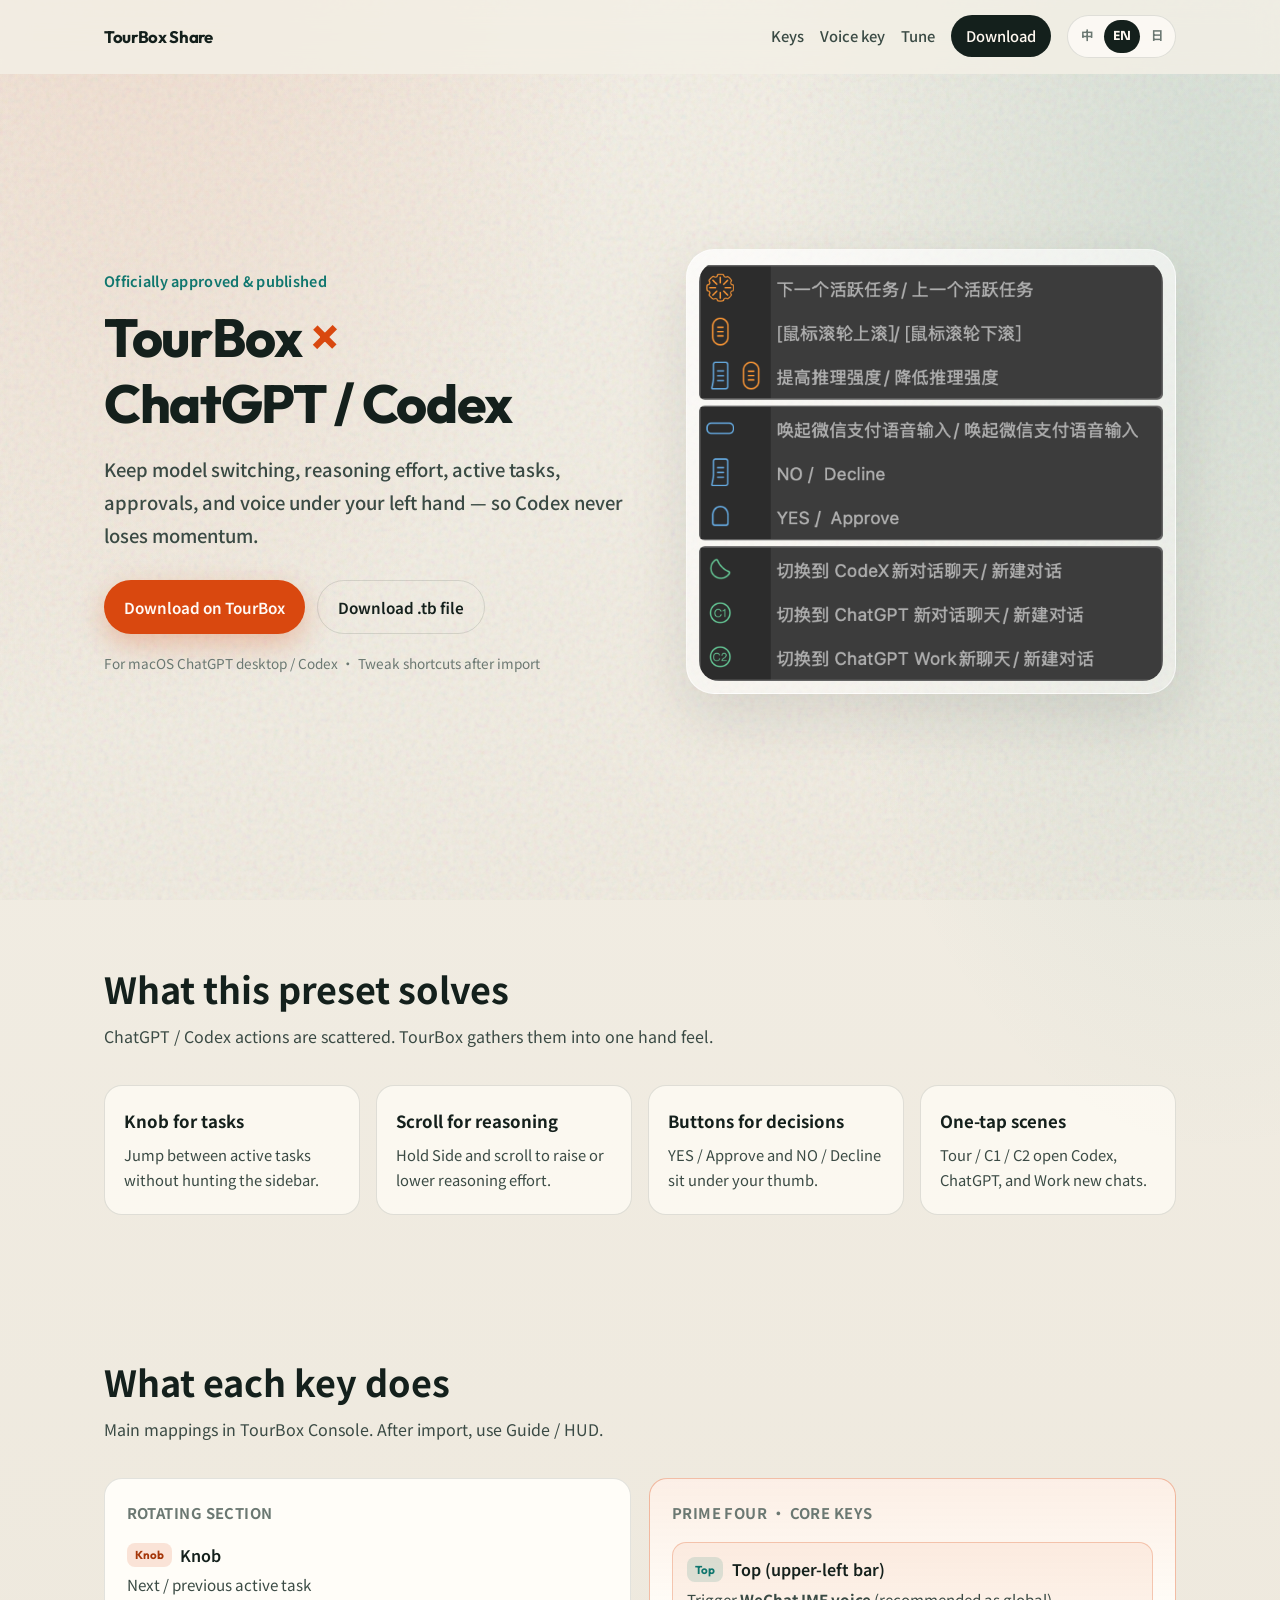
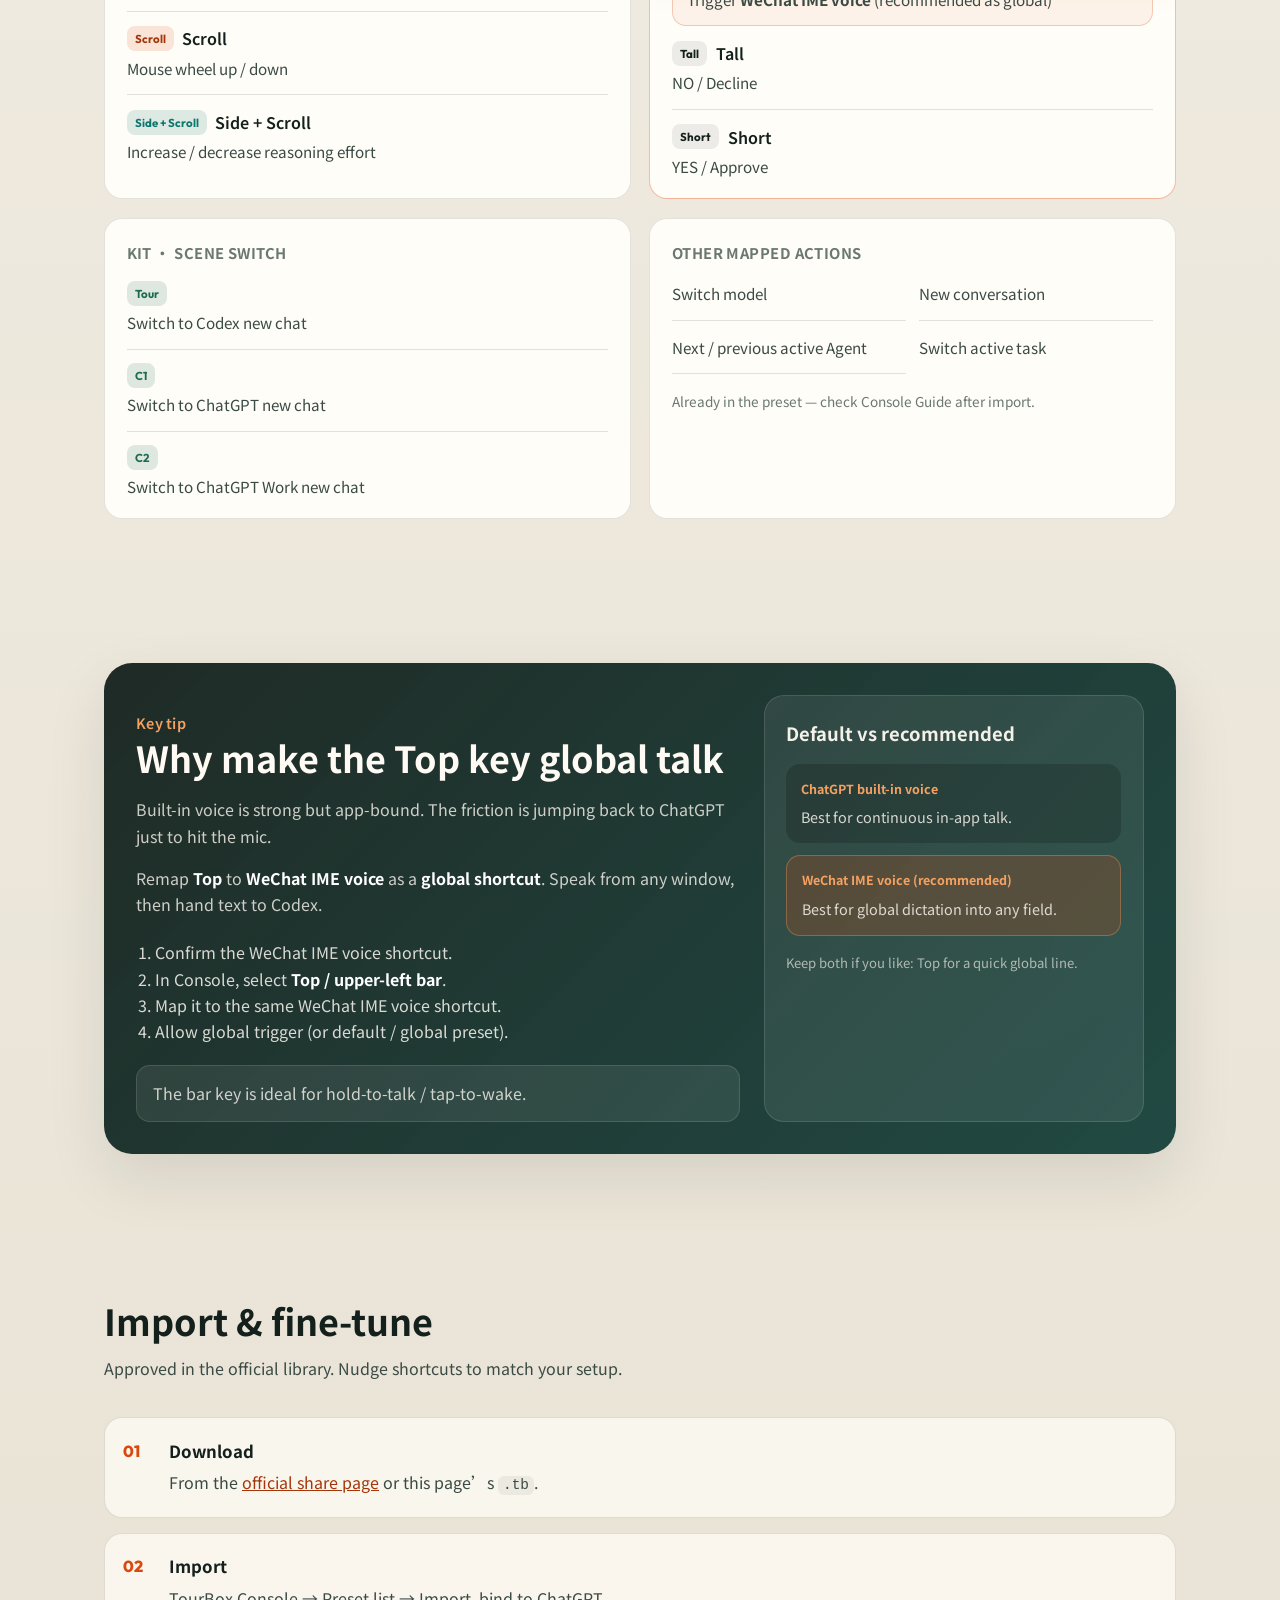
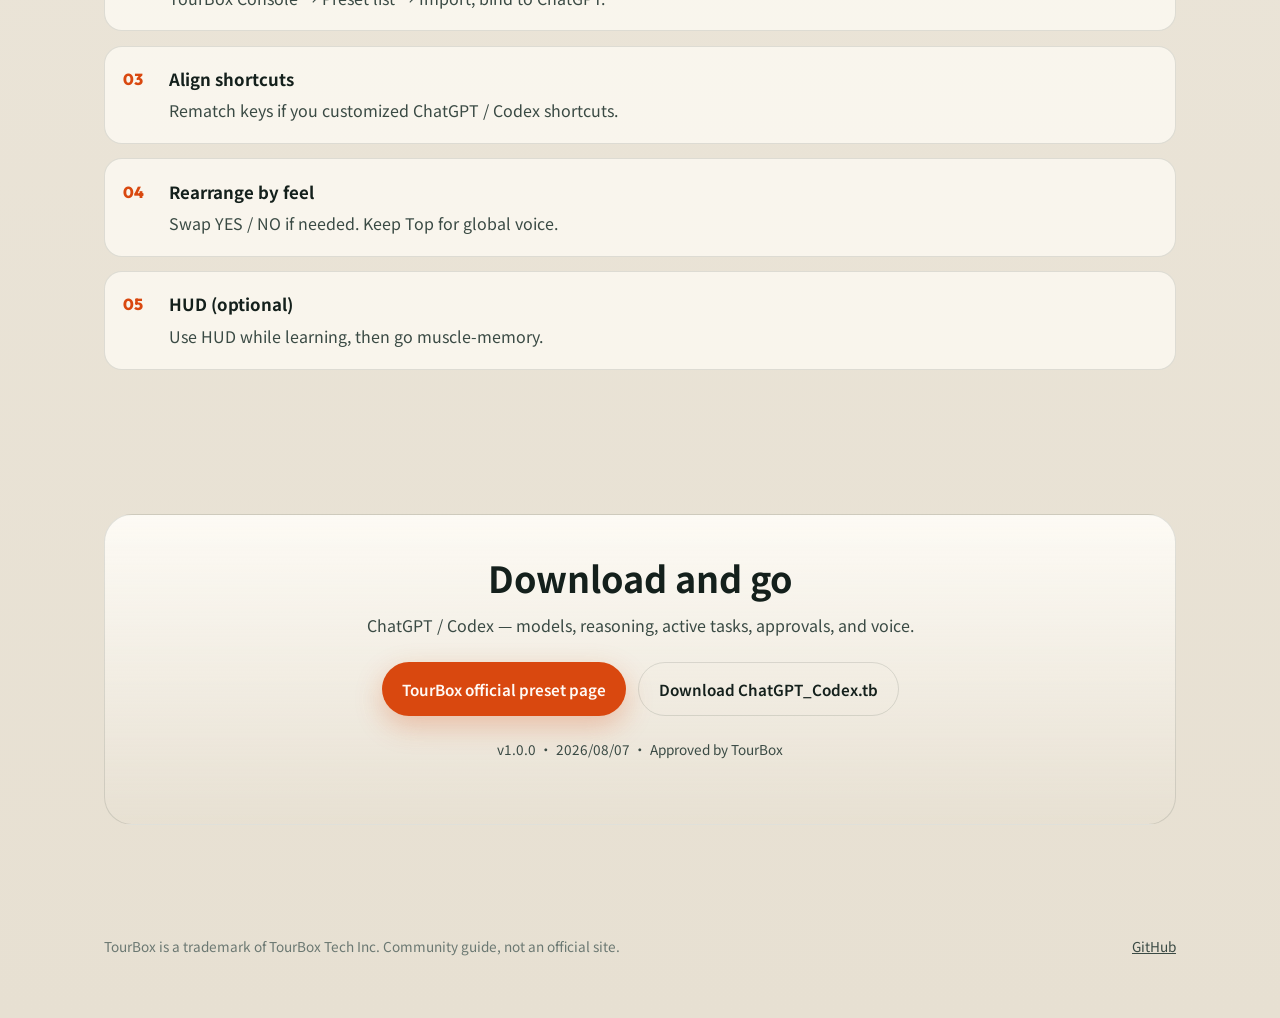
==== docs/index.html @ 4539739c "Keep the top menu sticky while scrolling. Add a full-width frosted nav bar and scroll padding so sec" ====
<!DOCTYPE html>
<html lang="zh-CN">
<head>
  <meta charset="utf-8" />
  <meta name="viewport" content="width=device-width, initial-scale=1" />
  <title>TourBox × ChatGPT / Codex 键位预设</title>
  <meta name="description" content="面向 ChatGPT / Codex 的 TourBox 键位分享：一手控制模型、推理强度、活跃任务、审批与微信输入法全局语音。" />
  <link rel="preconnect" href="https://fonts.googleapis.com" />
  <link rel="preconnect" href="https://fonts.gstatic.com" crossorigin />
  <link href="https://fonts.googleapis.com/css2?family=Noto+Sans+JP:wght@400;500;600;700&family=Noto+Sans+SC:wght@400;500;600;700&family=Outfit:wght@500;600;700;800&family=Sora:wght@400;500;600;700&display=swap" rel="stylesheet" />
  <link rel="stylesheet" href="styles.css" />
</head>
<body>
  <div class="noise" aria-hidden="true"></div>

  <header class="nav-shell">
    <div class="nav">
      <a class="nav-brand" href="#top">TourBox Share</a>
      <div class="nav-right">
        <nav class="nav-links">
          <a href="#keys" data-i18n="nav.keys">键位</a>
          <a href="#voice" data-i18n="nav.voice">语音键</a>
          <a href="#tune" data-i18n="nav.tune">微调</a>
          <a class="nav-cta" href="#download" data-i18n="nav.download">下载预设</a>
        </nav>
        <div class="lang-switch" role="group" aria-label="Language">
          <button type="button" data-lang="zh" aria-pressed="true">中</button>
          <button type="button" data-lang="en" aria-pressed="false">EN</button>
          <button type="button" data-lang="ja" aria-pressed="false">日</button>
        </div>
      </div>
    </div>
  </header>

  <main id="top">
    <section class="hero">
      <div class="hero-copy">
        <p class="eyebrow" data-i18n="hero.eyebrow">官方已审核发布</p>
        <h1 class="brand-title">
          <span class="brand-line">TourBox</span>
          <span class="brand-x">×</span>
          <span class="brand-line">ChatGPT / Codex</span>
        </h1>
        <p class="lede" data-i18n="hero.lede">把模型切换、推理强度、活跃任务、审批和语音输入收进左手，让 Codex 操作不断档。</p>
        <div class="cta-row">
          <a class="btn btn-primary" href="https://www.tourboxtech.com/oap/presets/?presetShareId=1282502239801446400" target="_blank" rel="noopener" data-i18n="hero.ctaOfficial">前往 TourBox 官方下载</a>
          <a class="btn btn-ghost" href="assets/ChatGPT_Codex.tb" download="ChatGPT_Codex.tb" data-i18n="hero.ctaFile">直接下载 .tb 文件</a>
        </div>
        <p class="meta" data-i18n="hero.meta">适用于 macOS ChatGPT 桌面端 / Codex · 导入后可按个人快捷键微调</p>
      </div>
      <div class="hero-visual">
        <figure class="keymap-frame">
          <img src="assets/keymap.png" data-i18n-alt="hero.imgAlt" alt="TourBox Console 键位配置截图" width="634" height="572" />
        </figure>
      </div>
    </section>

    <section class="section" id="purpose">
      <div class="section-head">
        <h2 data-i18n="purpose.title">这套预设在解决什么</h2>
        <p data-i18n="purpose.desc">ChatGPT / Codex 高频操作太散：切模型、调推理、管多任务、点审批、再唤起语音。TourBox 把它们收成一套手感。</p>
      </div>
      <div class="pillars">
        <article><h3 data-i18n="purpose.aTitle">旋钮管任务</h3><p data-i18n="purpose.aDesc">在活跃任务间快速切换，不必在侧边栏里点来点去。</p></article>
        <article><h3 data-i18n="purpose.bTitle">滚轮调推理</h3><p data-i18n="purpose.bDesc">按住侧键滚滚轮，提高或降低推理强度，边聊边调。</p></article>
        <article><h3 data-i18n="purpose.cTitle">按键做决策</h3><p data-i18n="purpose.cDesc">YES / Approve 与 NO / Decline 就在拇指区，审批不停手。</p></article>
        <article><h3 data-i18n="purpose.dTitle">一键进场景</h3><p data-i18n="purpose.dDesc">Tour / C1 / C2 分别打开 Codex、ChatGPT、Work 新对话。</p></article>
      </div>
    </section>

    <section class="section" id="keys">
      <div class="section-head">
        <h2 data-i18n="keys.title">每个键干什么</h2>
        <p data-i18n="keys.desc">对应 TourBox Console 中的主要映射。导入后也可打开 Guide / HUD 对照实体键位。</p>
      </div>
      <div class="key-groups">
        <div class="key-group">
          <h3 data-i18n="keys.rotating">旋转区</h3>
          <ul class="key-list">
            <li><div class="key-name"><span class="chip chip-knob">Knob</span><span data-i18n="keys.knob">旋钮</span></div><div class="key-desc" data-i18n="keys.knobDesc">下一个活跃任务 / 上一个活跃任务</div></li>
            <li><div class="key-name"><span class="chip chip-scroll">Scroll</span><span data-i18n="keys.scroll">滚轮</span></div><div class="key-desc" data-i18n="keys.scrollDesc">鼠标滚轮上滚 / 下滚</div></li>
            <li><div class="key-name"><span class="chip chip-combo">Side + Scroll</span><span data-i18n="keys.sideScroll">侧键 + 滚轮</span></div><div class="key-desc" data-i18n="keys.sideScrollDesc">提高 / 降低推理强度</div></li>
          </ul>
        </div>
        <div class="key-group highlight-group">
          <h3 data-i18n="keys.prime">Prime Four · 核心按键</h3>
          <ul class="key-list">
            <li class="featured"><div class="key-name"><span class="chip chip-top">Top</span><span data-i18n="keys.top">左上横键</span></div><div class="key-desc" data-i18n-html="keys.topDescHtml">唤起<strong>微信输入法语音输入</strong>（强烈建议做成全局）</div></li>
            <li><div class="key-name"><span class="chip">Tall</span><span data-i18n="keys.tall">高键</span></div><div class="key-desc">NO / Decline</div></li>
            <li><div class="key-name"><span class="chip">Short</span><span data-i18n="keys.short">矮键</span></div><div class="key-desc">YES / Approve</div></li>
          </ul>
        </div>
        <div class="key-group">
          <h3 data-i18n="keys.kit">Kit · 场景切换</h3>
          <ul class="key-list">
            <li><div class="key-name"><span class="chip chip-kit">Tour</span></div><div class="key-desc" data-i18n="keys.tourDesc">切换到 Codex 新对话</div></li>
            <li><div class="key-name"><span class="chip chip-kit">C1</span></div><div class="key-desc" data-i18n="keys.c1Desc">切换到 ChatGPT 新对话</div></li>
            <li><div class="key-name"><span class="chip chip-kit">C2</span></div><div class="key-desc" data-i18n="keys.c2Desc">切换到 ChatGPT Work 新聊天</div></li>
          </ul>
        </div>
        <div class="key-group">
          <h3 data-i18n="keys.other">其它已配置动作</h3>
          <ul class="key-list compact">
            <li><div class="key-desc" data-i18n="keys.otherA">切换模型</div></li>
            <li><div class="key-desc" data-i18n="keys.otherB">新建对话</div></li>
            <li><div class="key-desc" data-i18n="keys.otherC">下一个 / 上一个活跃 Agent</div></li>
            <li><div class="key-desc" data-i18n="keys.otherD">切换活动任务</div></li>
          </ul>
          <p class="note" data-i18n="keys.note">这些动作已写进预设；导入后在 Console Guide 里可对照。</p>
        </div>
      </div>
    </section>

    <section class="section voice" id="voice">
      <div class="voice-panel">
        <div class="voice-copy">
          <p class="eyebrow" data-i18n="voice.eyebrow">重点推荐</p>
          <h2 data-i18n="voice.title">为什么左上横键要做成「全局说话」</h2>
          <p data-i18n="voice.p1">ChatGPT / Codex 自带语音很强，但只在应用内生效。真正卡住节奏的，往往是你在别的窗口想到一句指令，还得切回 ChatGPT 再点麦克风。</p>
          <p data-i18n-html="voice.p2Html">建议把 <strong>Top（左上横键）</strong> 改成 <strong>微信输入法语音</strong>，并设成<strong>全局快捷键</strong>。任意窗口按一下就能说，文字落入输入框后再交给 Codex。</p>
          <ol class="steps">
            <li data-i18n="voice.s1">在微信输入法设置里确认语音快捷键。</li>
            <li data-i18n-html="voice.s2Html">在 TourBox Console 选中本预设的 <strong>Top / 左上横键</strong>。</li>
            <li data-i18n="voice.s3">映射成与微信输入法语音相同的快捷键。</li>
            <li data-i18n="voice.s4">设为全局触发（或默认 / 全局预设），离开 ChatGPT 也能用。</li>
          </ol>
          <p class="tip" data-i18n="voice.tip">横键适合按住说话 / 点按唤起，位置固定，盲按不易误触。</p>
        </div>
        <aside class="voice-card">
          <h3 data-i18n="voice.compareTitle">默认 vs 推荐</h3>
          <div class="compare">
            <div><span class="label" data-i18n="voice.defaultLabel">ChatGPT 内置语音</span><p data-i18n="voice.defaultDesc">适合在 App 里连续对话、指挥 Agent。</p></div>
            <div class="recommended"><span class="label" data-i18n="voice.recLabel">微信输入法语音（推荐）</span><p data-i18n="voice.recDesc">适合全局口述，任何输入框都能落字。</p></div>
          </div>
          <p class="aside-note" data-i18n="voice.aside">两者可并存：横键管全局说一句，需要全双工 Voice 时再进 ChatGPT。</p>
        </aside>
      </div>
    </section>

    <section class="section" id="tune">
      <div class="section-head">
        <h2 data-i18n="tune.title">如何导入与微调</h2>
        <p data-i18n="tune.desc">官方库已审核通过；下载后按自己的快捷键习惯改几下即可。</p>
      </div>
      <ol class="howto">
        <li><strong data-i18n="tune.1t">下载预设</strong><p data-i18n-html="tune.1dHtml">从 <a href="https://www.tourboxtech.com/oap/presets/?presetShareId=1282502239801446400" target="_blank" rel="noopener">TourBox 官方分享页</a> 或本页 <code>.tb</code> 下载。</p></li>
        <li><strong data-i18n="tune.2t">导入 Console</strong><p data-i18n="tune.2d">TourBox Console → 预设列表 → 导入，绑定到 ChatGPT。</p></li>
        <li><strong data-i18n="tune.3t">核对快捷键</strong><p data-i18n="tune.3d">若你改过 ChatGPT / Codex 快捷键，在对应按键上对齐。</p></li>
        <li><strong data-i18n="tune.4t">按手感重排</strong><p data-i18n="tune.4d">YES / NO 可对调；左上横键建议保留给全局语音。</p></li>
        <li><strong data-i18n="tune.5t">打开 HUD（可选）</strong><p data-i18n="tune.5d">初学打开 HUD，熟悉后即可盲操。</p></li>
      </ol>
    </section>

    <section class="section" id="download">
      <div class="download-panel">
        <h2 data-i18n="download.title">下载并开始用</h2>
        <p data-i18n="download.desc">ChatGPT / Codex —— 集中控制模型、推理强度、活跃任务、审批和语音输入。</p>
        <div class="cta-row">
          <a class="btn btn-primary" href="https://www.tourboxtech.com/oap/presets/?presetShareId=1282502239801446400" target="_blank" rel="noopener" data-i18n="download.ctaOfficial">TourBox 官方预设页</a>
          <a class="btn btn-ghost" href="assets/ChatGPT_Codex.tb" download="ChatGPT_Codex.tb" data-i18n="download.ctaFile">下载 ChatGPT_Codex.tb</a>
        </div>
        <p class="meta" data-i18n="download.meta">版本 1.0.0 · 2026/08/07 · 已通过 TourBox 官方审核</p>
      </div>
    </section>
  </main>

  <footer class="footer">
    <p data-i18n="footer.copy">TourBox 是 TourBox Tech Inc. 的产品商标。本页为社区分享说明，非官方站点。</p>
    <p><a href="https://github.com/nzleo/LeoTourBoxShare">GitHub</a></p>
  </footer>

  <script src="i18n.js"></script>
</body>
</html>
---- docs/styles.css ----
:root {
  --bg: #f3efe6;
  --bg-deep: #e7e0d2;
  --ink: #14201c;
  --ink-soft: #3a4a44;
  --muted: #6b7872;
  --line: rgba(20, 32, 28, 0.12);
  --panel: rgba(255, 252, 246, 0.72);
  --panel-solid: #fffdf8;
  --accent: #d9480f;
  --accent-deep: #a53609;
  --teal: #0f766e;
  --kit: #1d6b4f;
  --shadow: 0 24px 60px rgba(20, 32, 28, 0.1);
  --radius: 18px;
  --font-display: "Outfit", "Noto Sans SC", sans-serif;
  --font-cjk: "Noto Sans SC", "Noto Sans JP", "PingFang SC", "Hiragino Sans", sans-serif;
  --font-body: "Sora", "Noto Sans SC", "Noto Sans JP", sans-serif;
}

*, *::before, *::after { box-sizing: border-box; }
html { scroll-behavior: smooth; }

body {
  margin: 0;
  color: var(--ink);
  font-family: var(--font-body);
  font-size: 16px;
  line-height: 1.7;
  background:
    radial-gradient(ellipse 80% 50% at 10% -10%, rgba(217, 72, 15, 0.14), transparent 55%),
    radial-gradient(ellipse 70% 45% at 95% 5%, rgba(15, 118, 110, 0.12), transparent 50%),
    linear-gradient(180deg, var(--bg), var(--bg-deep));
  min-height: 100vh;
  overflow-x: hidden;
}

html[lang="ja"] body { font-family: "Sora", "Noto Sans JP", "Hiragino Sans", sans-serif; }
html[lang="en"] body { letter-spacing: 0; line-height: 1.65; }

.noise {
  pointer-events: none;
  position: fixed;
  inset: 0;
  z-index: 0;
  opacity: 0.28;
  background-image: url("data:image/svg+xml,%3Csvg viewBox='0 0 200 200' xmlns='http://www.w3.org/2000/svg'%3E%3Cfilter id='n'%3E%3CfeTurbulence type='fractalNoise' baseFrequency='0.85' numOctaves='4' stitchTiles='stitch'/%3E%3C/filter%3E%3Crect width='100%25' height='100%25' filter='url(%23n)' opacity='0.45'/%3E%3C/svg%3E");
  mix-blend-mode: multiply;
}

main, .footer { position: relative; z-index: 1; }

.nav-shell {
  position: sticky;
  top: 0;
  z-index: 50;
  background: rgba(243, 239, 230, 0.82);
  border-bottom: 1px solid transparent;
  backdrop-filter: blur(14px) saturate(1.1);
  -webkit-backdrop-filter: blur(14px) saturate(1.1);
  transition: border-color 0.2s ease, box-shadow 0.2s ease, background 0.2s ease;
}

.nav-shell.is-scrolled {
  border-bottom-color: var(--line);
  box-shadow: 0 8px 24px rgba(20, 32, 28, 0.06);
  background: rgba(243, 239, 230, 0.94);
}

.nav {
  display: flex;
  align-items: center;
  justify-content: space-between;
  gap: 1rem;
  max-width: 1120px;
  margin: 0 auto;
  padding: 0.95rem 1.5rem;
}

.nav-brand {
  font-family: var(--font-display);
  font-weight: 700;
  letter-spacing: -0.02em;
  color: var(--ink);
  text-decoration: none;
  font-size: 1.05rem;
}

.nav-right {
  display: flex;
  align-items: center;
  gap: 1rem;
  flex-wrap: wrap;
  justify-content: flex-end;
}

.nav-links { display: flex; align-items: center; gap: 1rem; flex-wrap: wrap; }
.nav-links a {
  color: var(--ink-soft);
  text-decoration: none;
  font-size: 0.92rem;
  font-weight: 500;
  font-family: var(--font-cjk);
}
.nav-links a:hover { color: var(--accent-deep); }
.nav-cta {
  padding: 0.55rem 0.95rem;
  border-radius: 999px;
  background: var(--ink);
  color: #fff8f0 !important;
}
.nav-cta:hover { background: var(--accent) !important; color: #fff !important; }

.lang-switch {
  display: inline-flex;
  padding: 0.22rem;
  border-radius: 999px;
  background: rgba(255, 253, 248, 0.75);
  border: 1px solid var(--line);
  gap: 0.15rem;
}
.lang-switch button {
  appearance: none;
  border: 0;
  background: transparent;
  color: var(--muted);
  font: inherit;
  font-size: 0.78rem;
  font-weight: 700;
  padding: 0.4rem 0.55rem;
  border-radius: 999px;
  cursor: pointer;
}
.lang-switch button[aria-pressed="true"] {
  background: var(--ink);
  color: #fff8f0;
}

.hero {
  max-width: 1120px;
  margin: 0 auto;
  padding: 2.5rem 1.5rem 4rem;
  display: grid;
  grid-template-columns: 1.05fr 0.95fr;
  gap: 2.5rem;
  align-items: center;
  min-height: calc(100vh - 5rem);
}

.eyebrow {
  margin: 0 0 0.9rem;
  font-family: var(--font-cjk);
  font-size: 0.9rem;
  font-weight: 600;
  color: var(--teal);
  letter-spacing: 0.02em;
}

.brand-title {
  margin: 0;
  display: flex;
  flex-wrap: wrap;
  align-items: baseline;
  gap: 0.35rem 0.55rem;
  font-family: var(--font-display);
  font-weight: 750;
  font-size: clamp(2.1rem, 4.6vw, 3.35rem);
  line-height: 1.12;
  letter-spacing: -0.025em;
  color: var(--ink);
}

.brand-line { display: inline-block; }
.brand-x {
  color: var(--accent);
  font-weight: 600;
  transform: translateY(-0.04em);
}

.lede {
  margin: 1.25rem 0 1.75rem;
  max-width: 34rem;
  font-family: var(--font-cjk);
  font-size: clamp(1.02rem, 1.5vw, 1.15rem);
  font-weight: 500;
  line-height: 1.8;
  color: var(--ink-soft);
}

.cta-row { display: flex; flex-wrap: wrap; gap: 0.75rem; }
.btn {
  display: inline-flex;
  align-items: center;
  justify-content: center;
  padding: 0.85rem 1.25rem;
  border-radius: 999px;
  font-weight: 600;
  font-size: 0.95rem;
  text-decoration: none;
  font-family: var(--font-cjk);
  transition: transform 0.2s ease, background 0.2s ease;
}
.btn:hover { transform: translateY(-2px); }
.btn-primary {
  background: var(--accent);
  color: #fffaf6;
  box-shadow: 0 10px 28px rgba(217, 72, 15, 0.28);
}
.btn-primary:hover { background: var(--accent-deep); }
.btn-ghost {
  background: transparent;
  color: var(--ink);
  border: 1px solid var(--line);
}
.btn-ghost:hover { background: var(--panel-solid); }

.meta {
  margin: 1.1rem 0 0;
  font-size: 0.85rem;
  color: var(--muted);
  font-family: var(--font-cjk);
}

.keymap-frame {
  margin: 0;
  padding: 0.75rem;
  border-radius: 28px;
  background: linear-gradient(145deg, rgba(255,255,255,0.75), rgba(255,255,255,0.35));
  border: 1px solid rgba(255,255,255,0.55);
  box-shadow: var(--shadow);
}
.keymap-frame img {
  display: block;
  width: 100%;
  height: auto;
  border-radius: 20px;
}

.section {
  max-width: 1120px;
  margin: 0 auto;
  padding: 4.5rem 1.5rem;
}

.section-head { max-width: 40rem; margin-bottom: 2.25rem; }
.section-head h2,
.voice-copy h2,
.download-panel h2 {
  margin: 0 0 0.75rem;
  font-family: var(--font-cjk);
  font-weight: 700;
  font-size: clamp(1.7rem, 3vw, 2.25rem);
  line-height: 1.25;
}
.section-head p,
.voice-copy > p {
  margin: 0;
  color: var(--ink-soft);
  font-family: var(--font-cjk);
}

.pillars {
  display: grid;
  grid-template-columns: repeat(4, 1fr);
  gap: 1rem;
}
.pillars article {
  padding: 1.35rem 1.2rem;
  border-radius: var(--radius);
  background: var(--panel);
  border: 1px solid var(--line);
}
.pillars h3 {
  margin: 0 0 0.5rem;
  font-size: 1.05rem;
  font-family: var(--font-cjk);
  font-weight: 700;
}
.pillars p {
  margin: 0;
  font-size: 0.92rem;
  color: var(--ink-soft);
  font-family: var(--font-cjk);
}

.key-groups {
  display: grid;
  grid-template-columns: 1fr 1fr;
  gap: 1.15rem;
}
.key-group {
  padding: 1.4rem 1.35rem 1.2rem;
  border-radius: var(--radius);
  background: var(--panel-solid);
  border: 1px solid var(--line);
}
.highlight-group {
  border-color: rgba(217, 72, 15, 0.35);
  background: linear-gradient(180deg, rgba(217, 72, 15, 0.08), transparent 42%), var(--panel-solid);
}
.key-group h3 {
  margin: 0 0 1rem;
  font-size: 0.92rem;
  letter-spacing: 0.03em;
  text-transform: uppercase;
  color: var(--muted);
  font-weight: 700;
  font-family: var(--font-cjk);
}
.key-list { list-style: none; margin: 0; padding: 0; display: grid; gap: 0.85rem; }
.key-list.compact { grid-template-columns: 1fr 1fr; }
.key-list li { padding-bottom: 0.85rem; border-bottom: 1px solid var(--line); }
.key-list li:last-child { border-bottom: 0; padding-bottom: 0; }
.key-list li.featured {
  padding: 0.85rem 0.9rem;
  border: 1px solid rgba(217, 72, 15, 0.25);
  border-radius: 14px;
  background: rgba(217, 72, 15, 0.06);
}
.key-name {
  display: flex;
  align-items: center;
  gap: 0.55rem;
  font-weight: 600;
  margin-bottom: 0.25rem;
  font-family: var(--font-cjk);
}
.key-desc { color: var(--ink-soft); font-size: 0.95rem; font-family: var(--font-cjk); }
.chip {
  display: inline-flex;
  padding: 0.18rem 0.5rem;
  border-radius: 8px;
  font-size: 0.72rem;
  font-weight: 700;
  background: rgba(20, 32, 28, 0.08);
  font-family: var(--font-display);
}
.chip-knob, .chip-scroll { background: rgba(217, 72, 15, 0.14); color: var(--accent-deep); }
.chip-combo, .chip-top { background: rgba(15, 118, 110, 0.14); color: var(--teal); }
.chip-kit { background: rgba(29, 107, 79, 0.14); color: var(--kit); }
.note { margin: 1rem 0 0; font-size: 0.85rem; color: var(--muted); font-family: var(--font-cjk); }

.voice-panel {
  display: grid;
  grid-template-columns: 1.35fr 0.85fr;
  gap: 1.5rem;
  padding: 2rem;
  border-radius: 28px;
  background: linear-gradient(135deg, rgba(20, 32, 28, 0.95), rgba(15, 60, 54, 0.92));
  color: #f4f1ea;
  box-shadow: var(--shadow);
}
.voice-copy .eyebrow { color: #f4a261; }
.voice-copy h2 { color: #fffaf3; }
.voice-copy > p { margin-top: 1rem; color: rgba(244, 241, 234, 0.82); }
.voice-copy strong { color: #fff; }
.steps {
  margin: 1.35rem 0 0;
  padding-left: 1.2rem;
  color: rgba(244, 241, 234, 0.88);
  font-family: var(--font-cjk);
}
.tip {
  margin-top: 1.25rem !important;
  padding: 0.9rem 1rem;
  border-radius: 14px;
  background: rgba(255,255,255,0.08);
  border: 1px solid rgba(255,255,255,0.12);
}
.voice-card {
  padding: 1.35rem;
  border-radius: 20px;
  background: rgba(255,255,255,0.08);
  border: 1px solid rgba(255,255,255,0.12);
}
.voice-card h3 {
  margin: 0 0 1rem;
  font-family: var(--font-cjk);
  font-size: 1.15rem;
}
.compare { display: grid; gap: 0.75rem; }
.compare > div {
  padding: 0.9rem;
  border-radius: 14px;
  background: rgba(0,0,0,0.18);
}
.compare .recommended {
  background: rgba(217, 72, 15, 0.22);
  border: 1px solid rgba(244, 162, 97, 0.35);
}
.compare .label {
  display: block;
  font-size: 0.78rem;
  font-weight: 700;
  margin-bottom: 0.35rem;
  color: #f4a261;
  font-family: var(--font-cjk);
}
.compare p, .aside-note {
  margin: 0;
  font-size: 0.9rem;
  color: rgba(244, 241, 234, 0.86);
  font-family: var(--font-cjk);
}
.aside-note { margin-top: 1rem; font-size: 0.82rem; color: rgba(244, 241, 234, 0.65); }

.howto {
  margin: 0;
  padding: 0;
  list-style: none;
  counter-reset: step;
  display: grid;
  gap: 0.9rem;
}
.howto li {
  counter-increment: step;
  position: relative;
  padding: 1.2rem 1.2rem 1.2rem 4rem;
  border-radius: var(--radius);
  background: var(--panel);
  border: 1px solid var(--line);
}
.howto li::before {
  content: counter(step, decimal-leading-zero);
  position: absolute;
  left: 1.1rem;
  top: 1.2rem;
  font-family: var(--font-display);
  font-weight: 800;
  color: var(--accent);
}
.howto strong {
  display: block;
  margin-bottom: 0.25rem;
  font-family: var(--font-cjk);
  font-size: 1.05rem;
}
.howto p { margin: 0; color: var(--ink-soft); font-family: var(--font-cjk); }
.howto a { color: var(--accent-deep); }
.howto code {
  font-size: 0.9em;
  padding: 0.1em 0.35em;
  border-radius: 6px;
  background: rgba(20, 32, 28, 0.06);
}

.download-panel {
  text-align: center;
  padding: 2.5rem 1.5rem;
  border-radius: 28px;
  background: linear-gradient(180deg, rgba(255,253,248,0.9), rgba(231,224,210,0.55));
  border: 1px solid var(--line);
}
.download-panel p {
  max-width: 36rem;
  margin: 0 auto 1.5rem;
  color: var(--ink-soft);
  font-family: var(--font-cjk);
}
.download-panel .cta-row { justify-content: center; }
.download-panel .meta { margin-top: 1.35rem; }

.footer {
  max-width: 1120px;
  margin: 0 auto;
  padding: 1.5rem 1.5rem 3rem;
  color: var(--muted);
  font-size: 0.85rem;
  display: flex;
  justify-content: space-between;
  gap: 1rem;
  flex-wrap: wrap;
  font-family: var(--font-cjk);
}
.footer a { color: var(--ink-soft); }

@media (max-width: 920px) {
  .hero, .voice-panel, .key-groups, .pillars { grid-template-columns: 1fr; }
  .hero { min-height: auto; padding-top: 1.5rem; }
  .nav-links a:not(.nav-cta) { display: none; }
}
@media (max-width: 640px) {
  .key-list.compact { grid-template-columns: 1fr; }
}
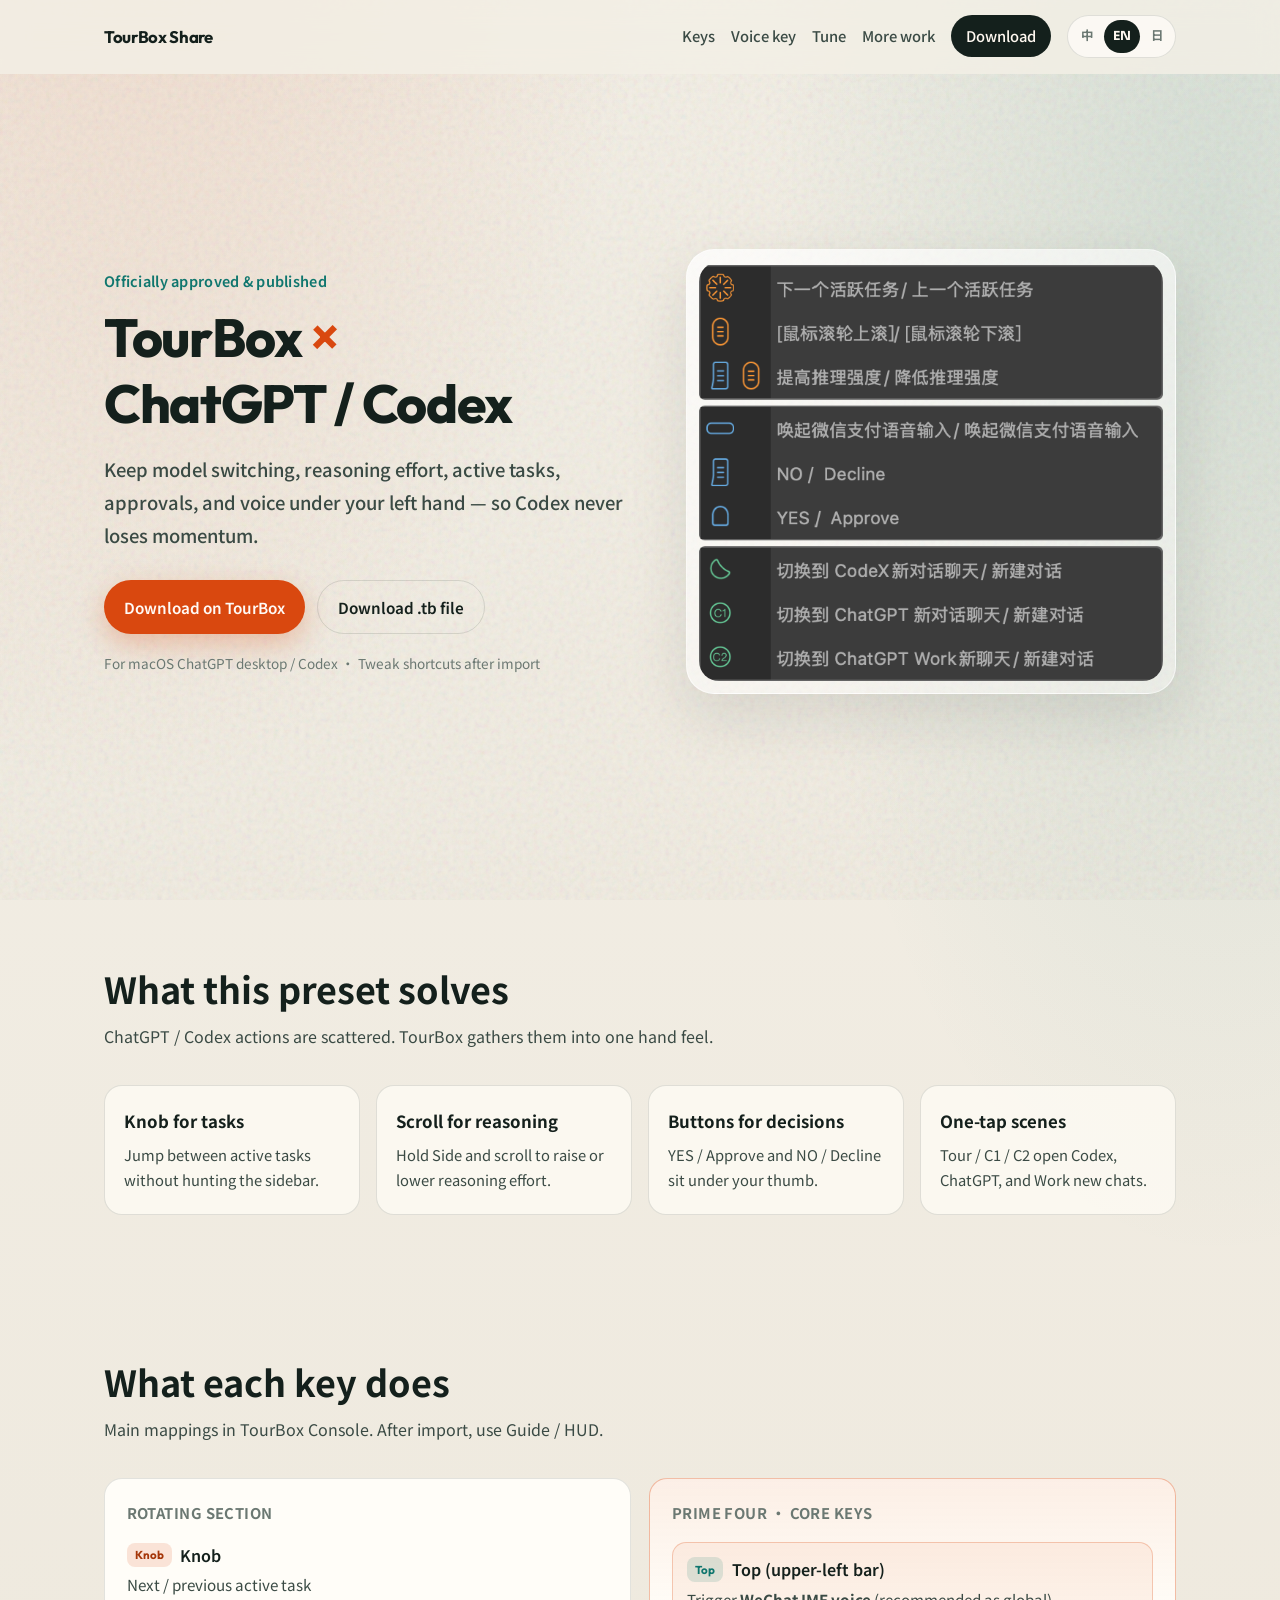
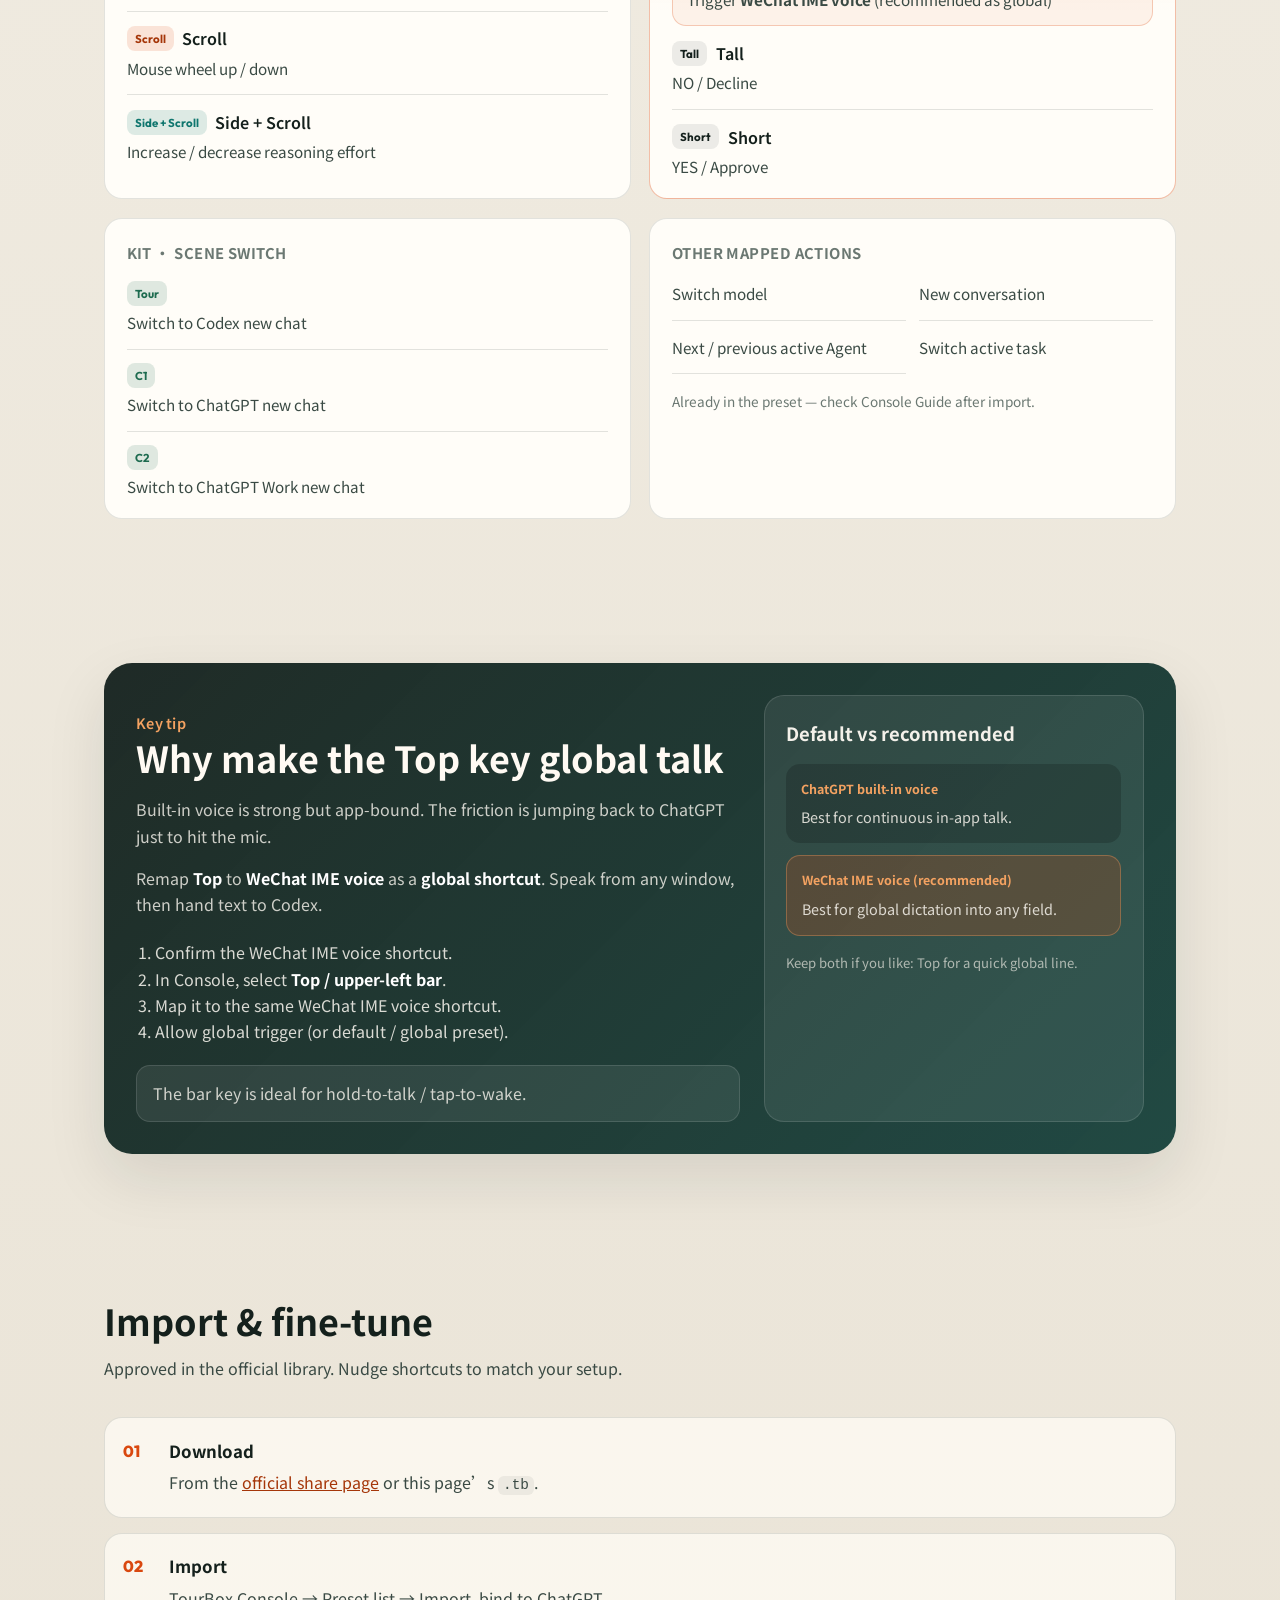
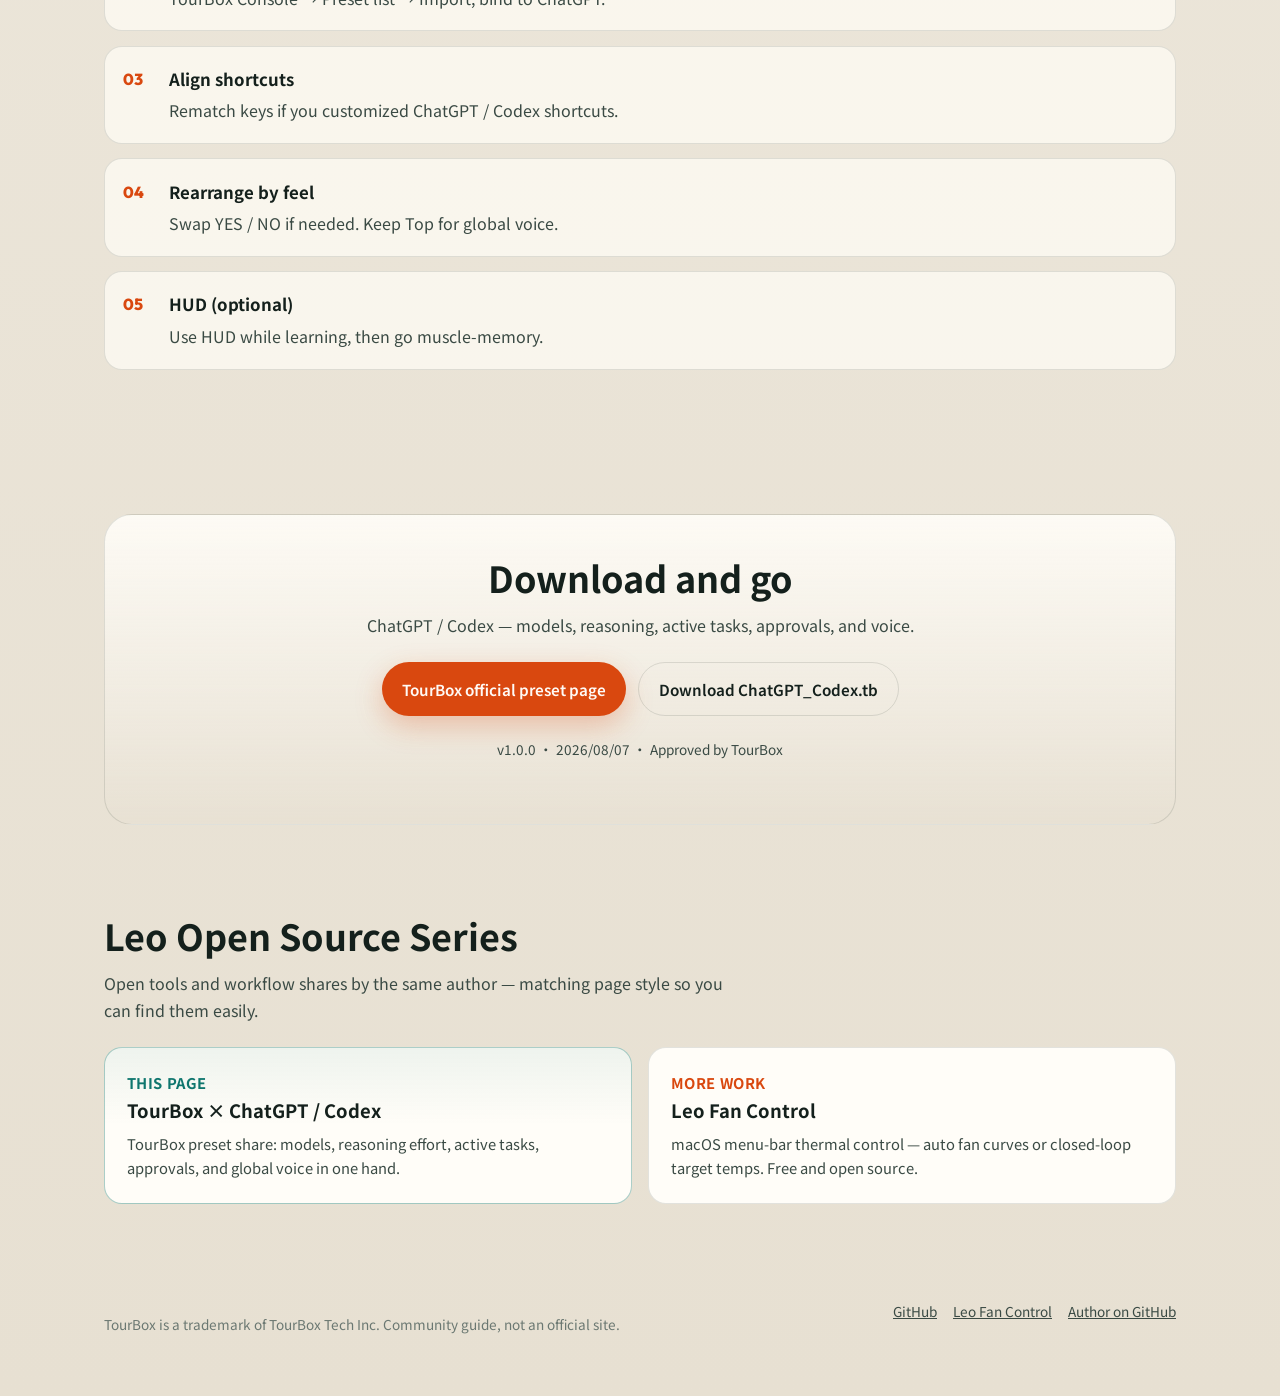
==== commit f7a8aadf: "Link the TourBox share page into the Leo open-source series. Add a series section and footer cross-l" ====
--- a/docs/index.html
+++ b/docs/index.html
@@ -21,6 +21,7 @@
           <a href="#keys" data-i18n="nav.keys">键位</a>
           <a href="#voice" data-i18n="nav.voice">语音键</a>
           <a href="#tune" data-i18n="nav.tune">微调</a>
+          <a href="#series" data-i18n="nav.series">其他作品</a>
           <a class="nav-cta" href="#download" data-i18n="nav.download">下载预设</a>
         </nav>
         <div class="lang-switch" role="group" aria-label="Language">
@@ -162,11 +163,34 @@
         <p class="meta" data-i18n="download.meta">版本 1.0.0 · 2026/08/07 · 已通过 TourBox 官方审核</p>
       </div>
     </section>
+
+    <section class="series" id="series">
+      <div class="series-head">
+        <h2 data-i18n="series.title">Leo 开源系列</h2>
+        <p data-i18n="series.desc">同一作者维护的开源小工具与工作流分享。页面风格统一，方便互相找到。</p>
+      </div>
+      <div class="series-grid">
+        <div class="series-card current">
+          <p class="series-kicker" data-i18n="series.current">当前页面</p>
+          <h3>TourBox × ChatGPT / Codex</h3>
+          <p data-i18n="series.tourboxDesc">TourBox 键位预设分享：模型、推理强度、活跃任务、审批与全局语音一手搞定。</p>
+        </div>
+        <a class="series-card" href="https://nzleo.github.io/LeoMacFanControl/" target="_blank" rel="noopener">
+          <p class="series-kicker" data-i18n="series.other">其他作品</p>
+          <h3 data-i18n="series.fanTitle">Leo 风扇控制</h3>
+          <p data-i18n="series.fanDesc">macOS 菜单栏温控，按 CPU 温度自动调速或闭环稳温，开源免费。</p>
+        </a>
+      </div>
+    </section>
   </main>
 
   <footer class="footer">
     <p data-i18n="footer.copy">TourBox 是 TourBox Tech Inc. 的产品商标。本页为社区分享说明，非官方站点。</p>
-    <p><a href="https://github.com/nzleo/LeoTourBoxShare">GitHub</a></p>
+    <div class="footer-links">
+      <a href="https://github.com/nzleo/LeoTourBoxShare" data-i18n="footer.repo">GitHub</a>
+      <a href="https://nzleo.github.io/LeoMacFanControl/" data-i18n="footer.fan">Leo 风扇控制</a>
+      <a href="https://github.com/nzleo" data-i18n="footer.author">作者 GitHub</a>
+    </div>
   </footer>
 
   <script src="i18n.js"></script>
--- a/docs/styles.css
+++ b/docs/styles.css
@@ -19,7 +19,10 @@
 }
 
 *, *::before, *::after { box-sizing: border-box; }
-html { scroll-behavior: smooth; }
+html {
+  scroll-behavior: smooth;
+  scroll-padding-top: 5rem;
+}
 
 body {
   margin: 0;
@@ -460,6 +463,75 @@
 .download-panel .cta-row { justify-content: center; }
 .download-panel .meta { margin-top: 1.35rem; }
 
+.series {
+  max-width: 1120px;
+  margin: 0 auto;
+  padding: 1rem 1.5rem 4.5rem;
+}
+.series-head {
+  max-width: 40rem;
+  margin-bottom: 1.5rem;
+}
+.series-head h2 {
+  margin: 0 0 0.75rem;
+  font-family: var(--font-cjk);
+  font-weight: 700;
+  font-size: clamp(1.7rem, 3vw, 2.25rem);
+  line-height: 1.25;
+}
+.series-head p {
+  margin: 0;
+  color: var(--ink-soft);
+  font-family: var(--font-cjk);
+}
+.series-grid {
+  display: grid;
+  grid-template-columns: 1fr 1fr;
+  gap: 1rem;
+}
+.series-card {
+  display: block;
+  padding: 1.4rem 1.35rem;
+  border-radius: var(--radius);
+  background: var(--panel-solid);
+  border: 1px solid var(--line);
+  text-decoration: none;
+  color: inherit;
+  transition: transform 0.25s ease, border-color 0.25s ease, box-shadow 0.25s ease;
+}
+.series-card:hover {
+  transform: translateY(-3px);
+  border-color: rgba(217, 72, 15, 0.35);
+  box-shadow: 0 16px 40px rgba(20, 32, 28, 0.08);
+}
+.series-card.current {
+  border-color: rgba(15, 118, 110, 0.35);
+  background: linear-gradient(180deg, rgba(15, 118, 110, 0.07), transparent 50%), var(--panel-solid);
+  pointer-events: none;
+}
+.series-kicker {
+  margin: 0 0 0.45rem;
+  font-size: 0.78rem;
+  font-weight: 700;
+  letter-spacing: 0.04em;
+  text-transform: uppercase;
+  color: var(--teal);
+  font-family: var(--font-display);
+}
+.series-card.current .series-kicker { color: var(--teal); }
+.series-card:not(.current) .series-kicker { color: var(--accent); }
+.series-card h3 {
+  margin: 0 0 0.4rem;
+  font-family: var(--font-cjk);
+  font-size: 1.15rem;
+}
+.series-card p {
+  margin: 0;
+  font-size: 0.92rem;
+  color: var(--ink-soft);
+  font-family: var(--font-cjk);
+}
+
 .footer {
   max-width: 1120px;
   margin: 0 auto;
@@ -473,9 +545,14 @@
   font-family: var(--font-cjk);
 }
 .footer a { color: var(--ink-soft); }
+.footer-links {
+  display: flex;
+  gap: 1rem;
+  flex-wrap: wrap;
+}
 
 @media (max-width: 920px) {
-  .hero, .voice-panel, .key-groups, .pillars { grid-template-columns: 1fr; }
+  .hero, .voice-panel, .key-groups, .pillars, .series-grid { grid-template-columns: 1fr; }
   .hero { min-height: auto; padding-top: 1.5rem; }
   .nav-links a:not(.nav-cta) { display: none; }
 }
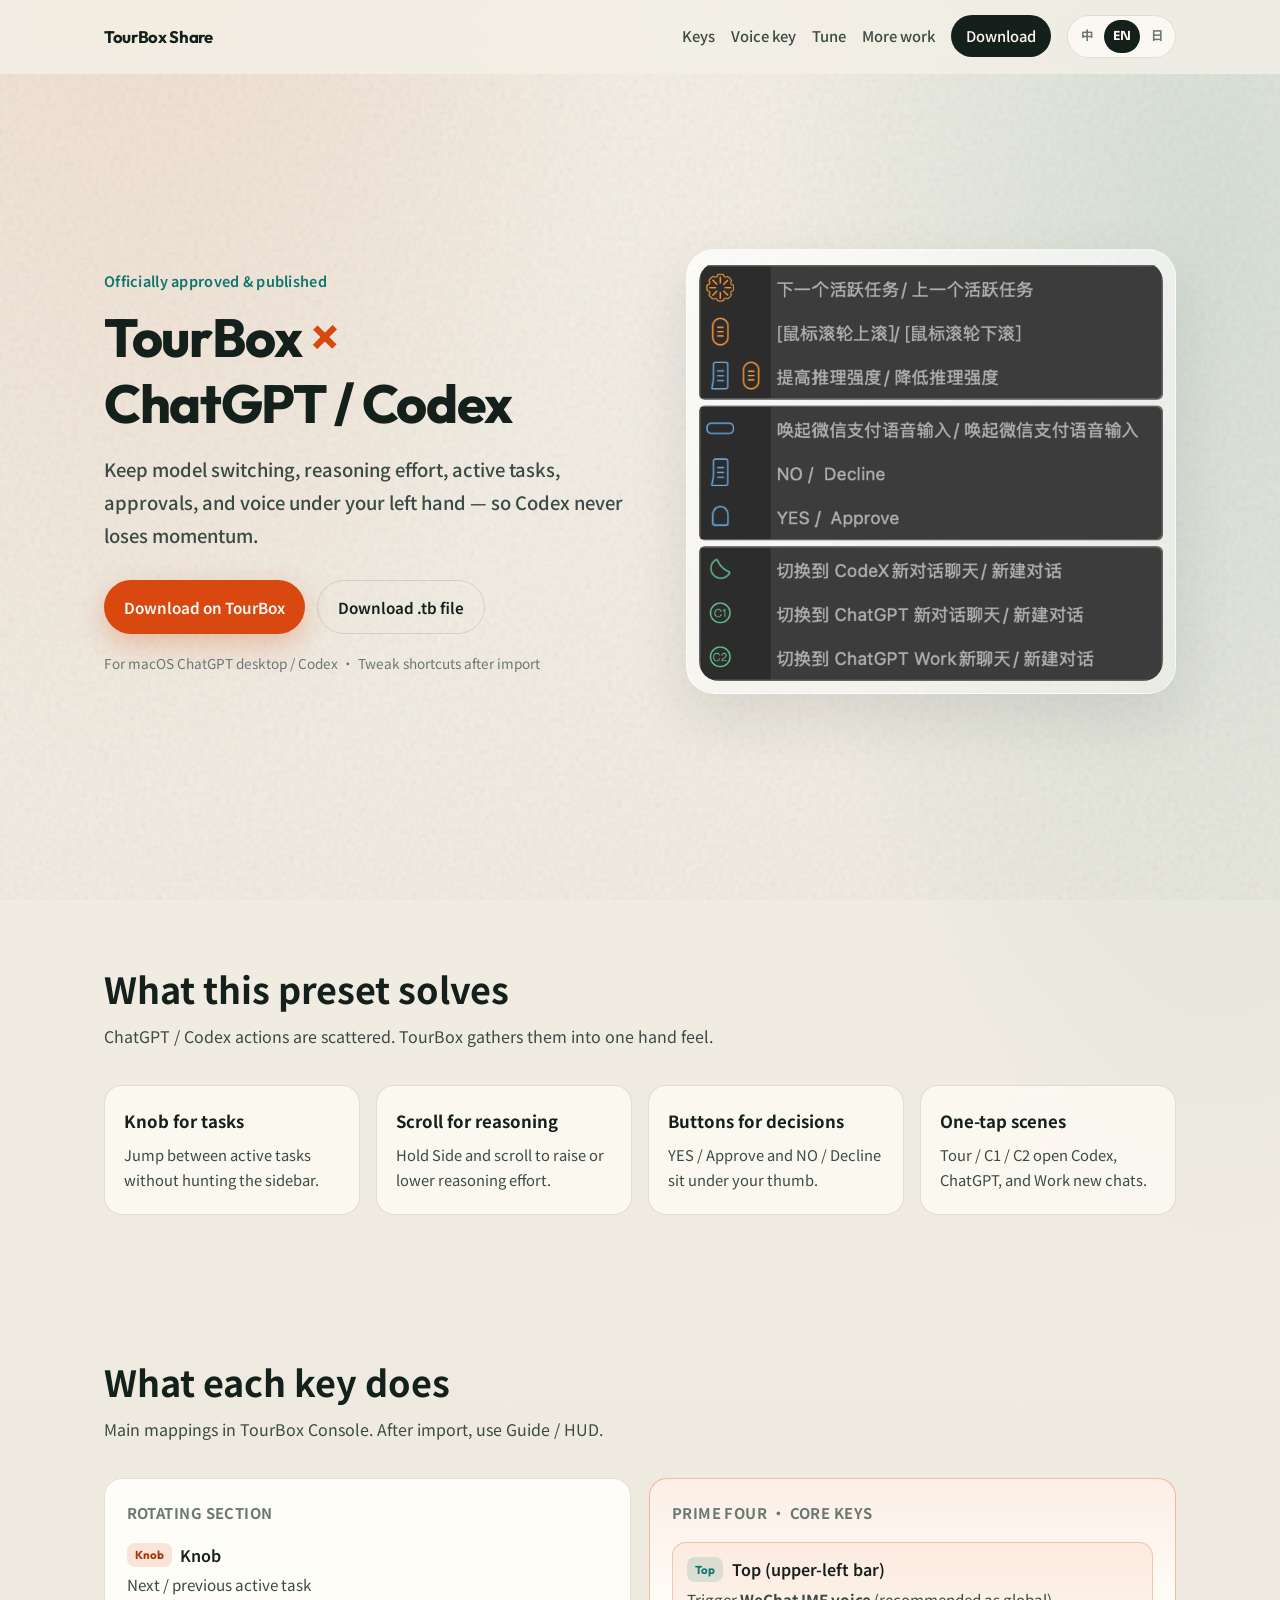
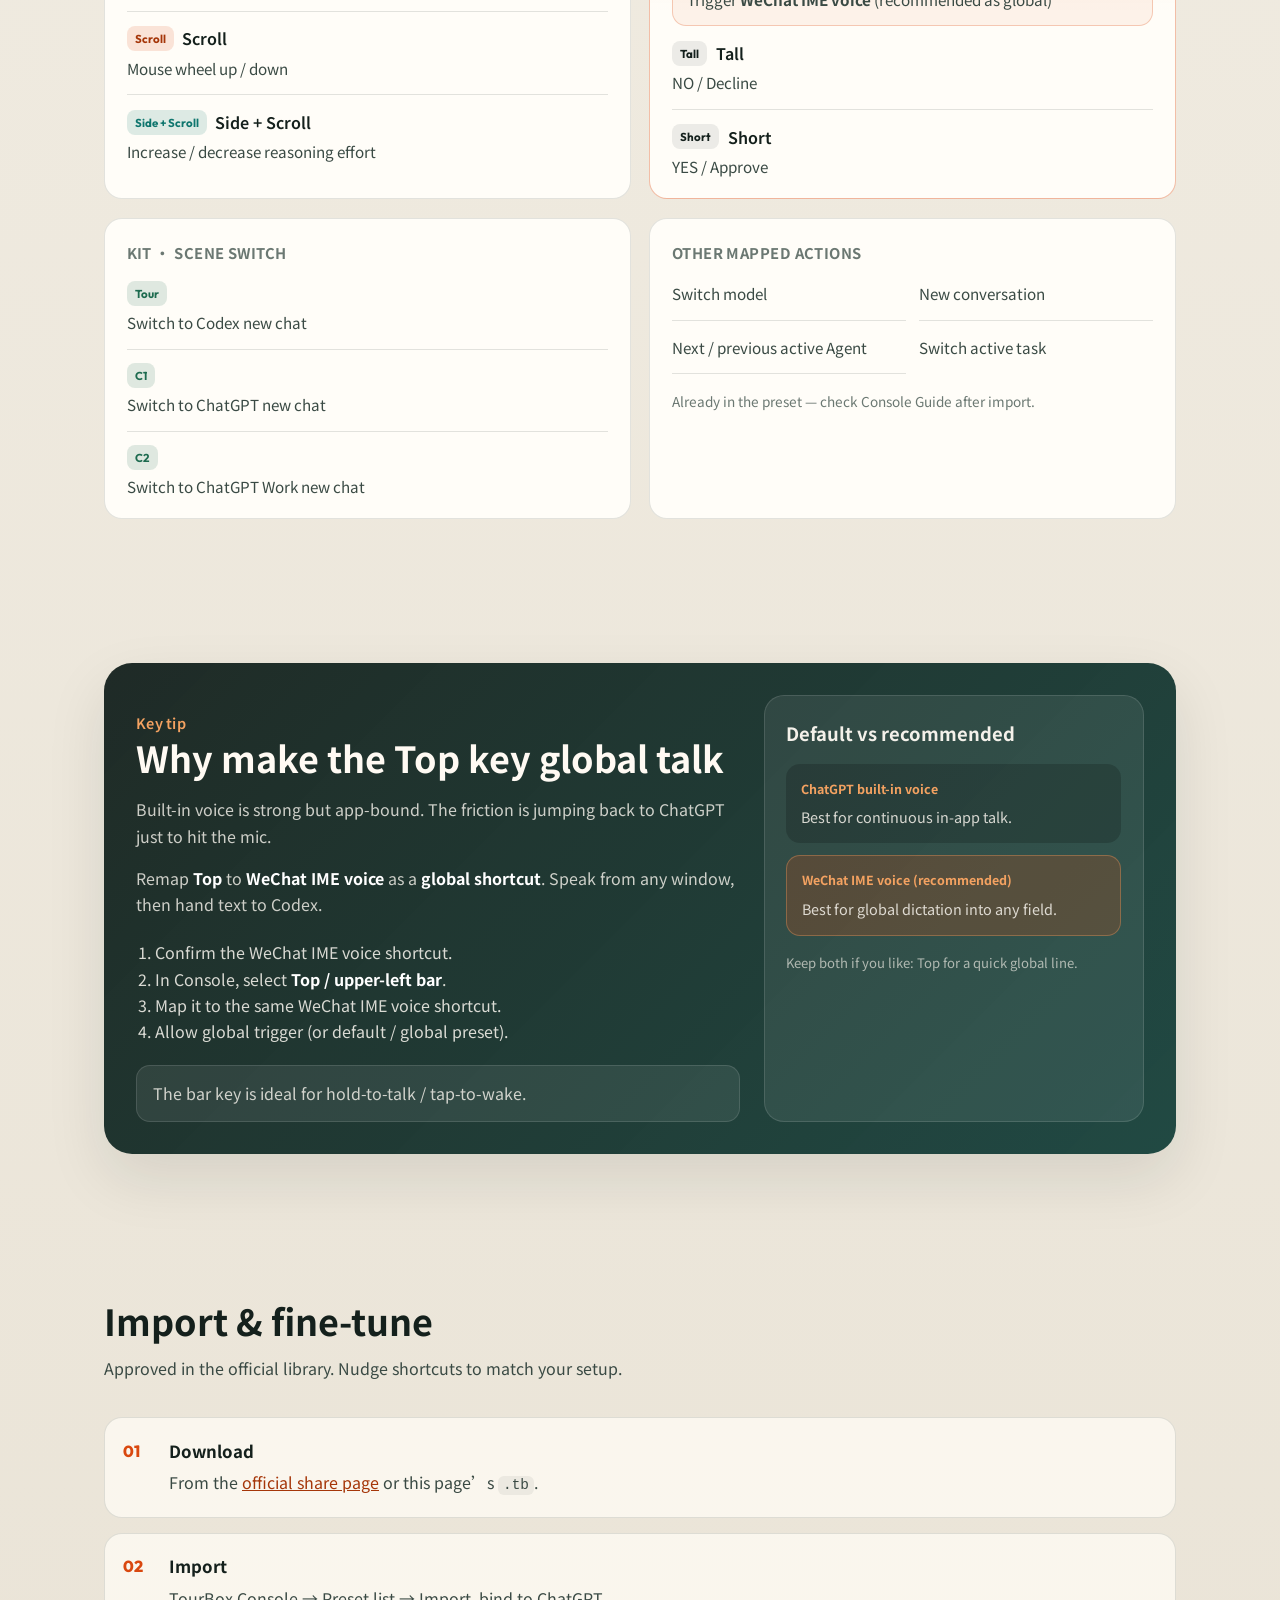
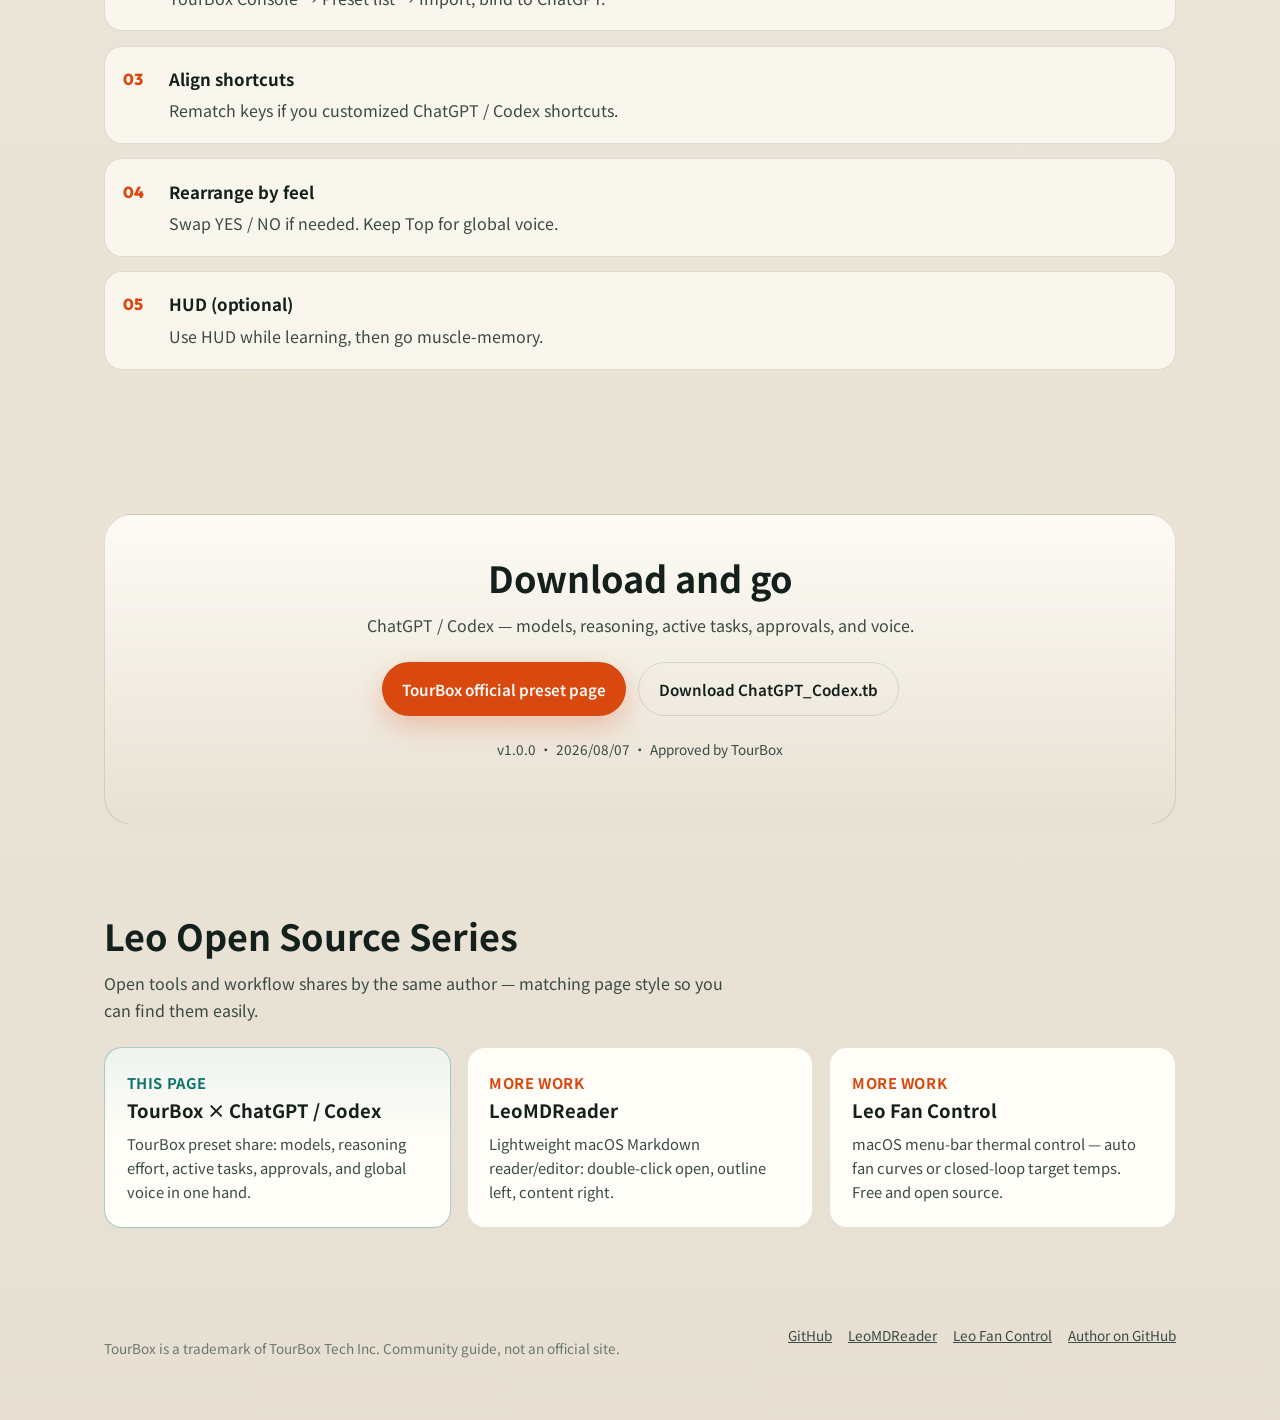
==== commit f5ca4fff: "Link LeoMDReader in the open-source series cross-nav. Keep the three Leo project landing pages disco" ====
--- a/docs/index.html
+++ b/docs/index.html
@@ -8,7 +8,7 @@
   <link rel="preconnect" href="https://fonts.googleapis.com" />
   <link rel="preconnect" href="https://fonts.gstatic.com" crossorigin />
   <link href="https://fonts.googleapis.com/css2?family=Noto+Sans+JP:wght@400;500;600;700&family=Noto+Sans+SC:wght@400;500;600;700&family=Outfit:wght@500;600;700;800&family=Sora:wght@400;500;600;700&display=swap" rel="stylesheet" />
-  <link rel="stylesheet" href="styles.css" />
+  <link rel="stylesheet" href="styles.css?v=20260807-series" />
 </head>
 <body>
   <div class="noise" aria-hidden="true"></div>
@@ -175,6 +175,11 @@
           <h3>TourBox × ChatGPT / Codex</h3>
           <p data-i18n="series.tourboxDesc">TourBox 键位预设分享：模型、推理强度、活跃任务、审批与全局语音一手搞定。</p>
         </div>
+        <a class="series-card" href="https://nzleo.github.io/LeoMDReader/" target="_blank" rel="noopener">
+          <p class="series-kicker" data-i18n="series.other">其他作品</p>
+          <h3>LeoMDReader</h3>
+          <p data-i18n="series.mdDesc">轻量 macOS Markdown 阅读 / 编辑：双击打开，左侧目录，右侧正文。</p>
+        </a>
         <a class="series-card" href="https://nzleo.github.io/LeoMacFanControl/" target="_blank" rel="noopener">
           <p class="series-kicker" data-i18n="series.other">其他作品</p>
           <h3 data-i18n="series.fanTitle">Leo 风扇控制</h3>
@@ -188,11 +193,12 @@
     <p data-i18n="footer.copy">TourBox 是 TourBox Tech Inc. 的产品商标。本页为社区分享说明，非官方站点。</p>
     <div class="footer-links">
       <a href="https://github.com/nzleo/LeoTourBoxShare" data-i18n="footer.repo">GitHub</a>
+      <a href="https://nzleo.github.io/LeoMDReader/" data-i18n="footer.md">LeoMDReader</a>
       <a href="https://nzleo.github.io/LeoMacFanControl/" data-i18n="footer.fan">Leo 风扇控制</a>
       <a href="https://github.com/nzleo" data-i18n="footer.author">作者 GitHub</a>
     </div>
   </footer>
 
-  <script src="i18n.js"></script>
+  <script src="i18n.js?v=20260807-series"></script>
 </body>
 </html>
--- a/docs/styles.css
+++ b/docs/styles.css
@@ -486,7 +486,7 @@
 }
 .series-grid {
   display: grid;
-  grid-template-columns: 1fr 1fr;
+  grid-template-columns: repeat(3, 1fr);
   gap: 1rem;
 }
 .series-card {
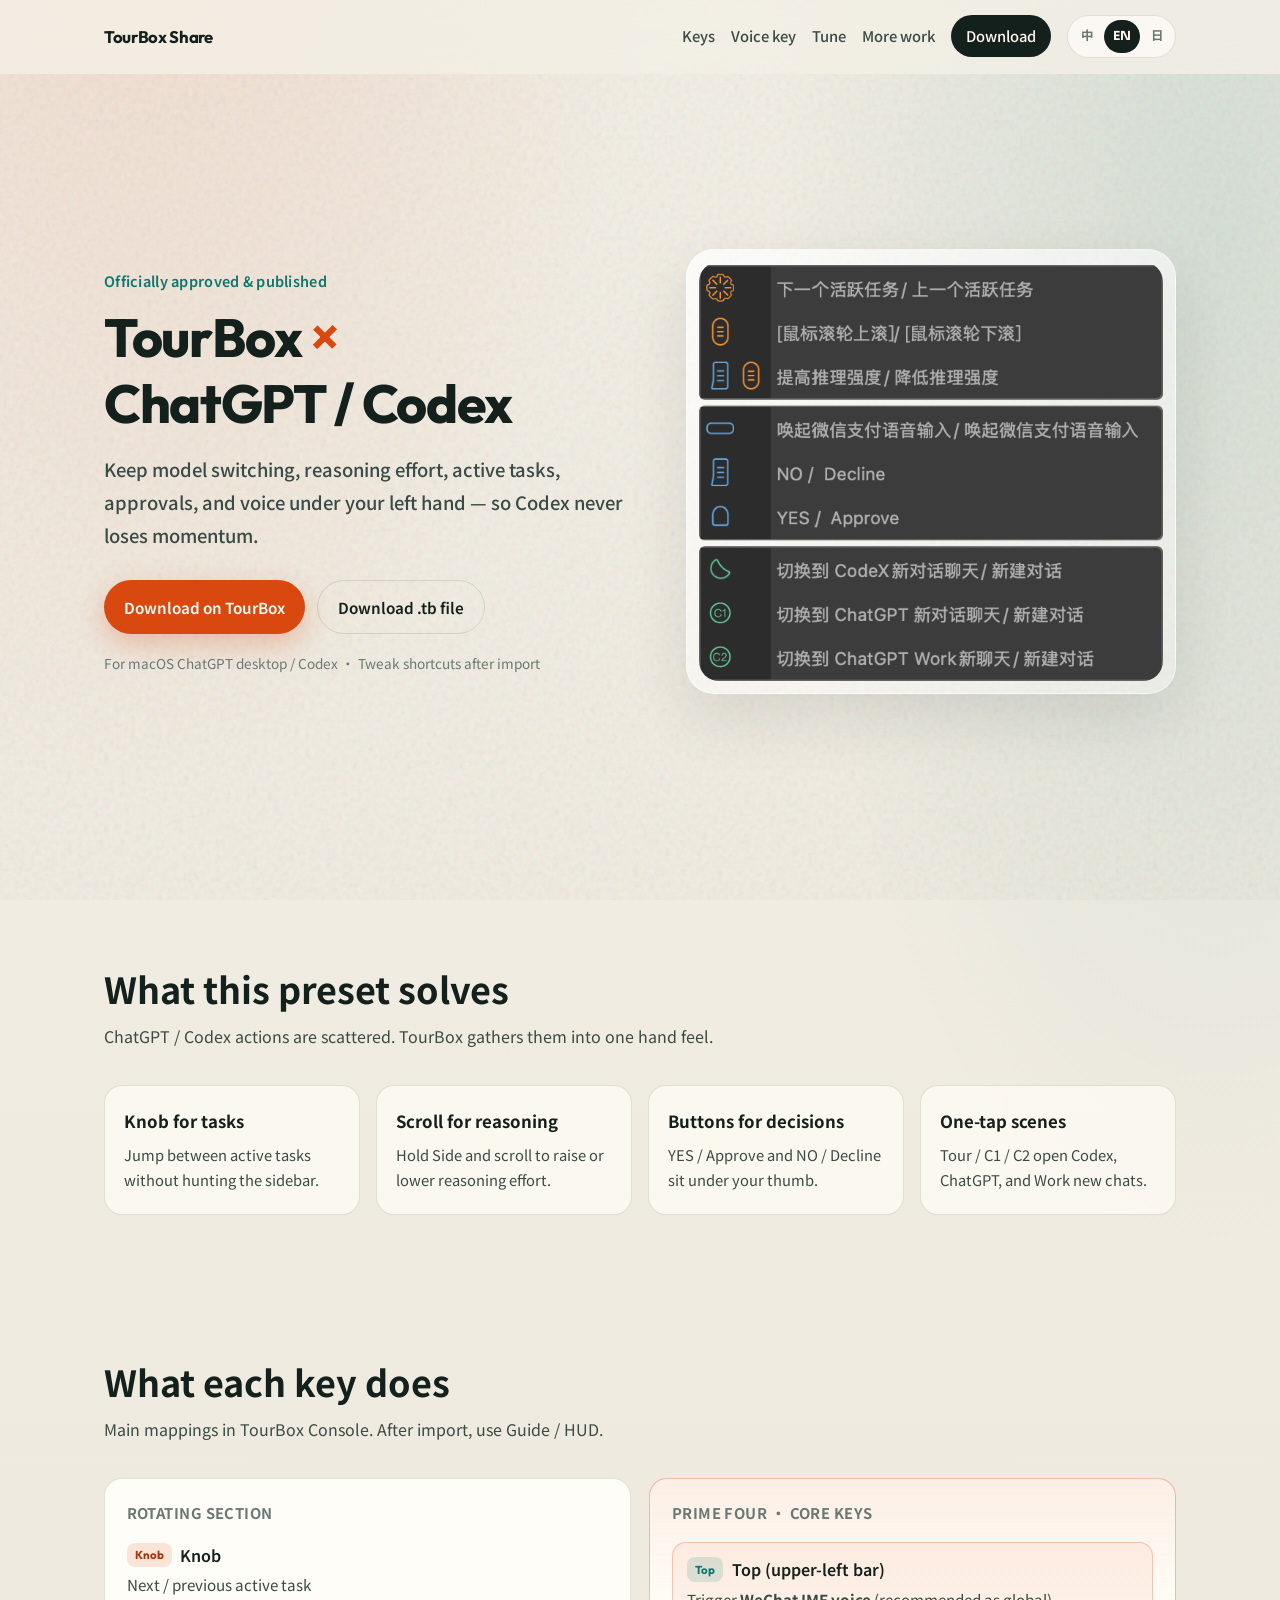
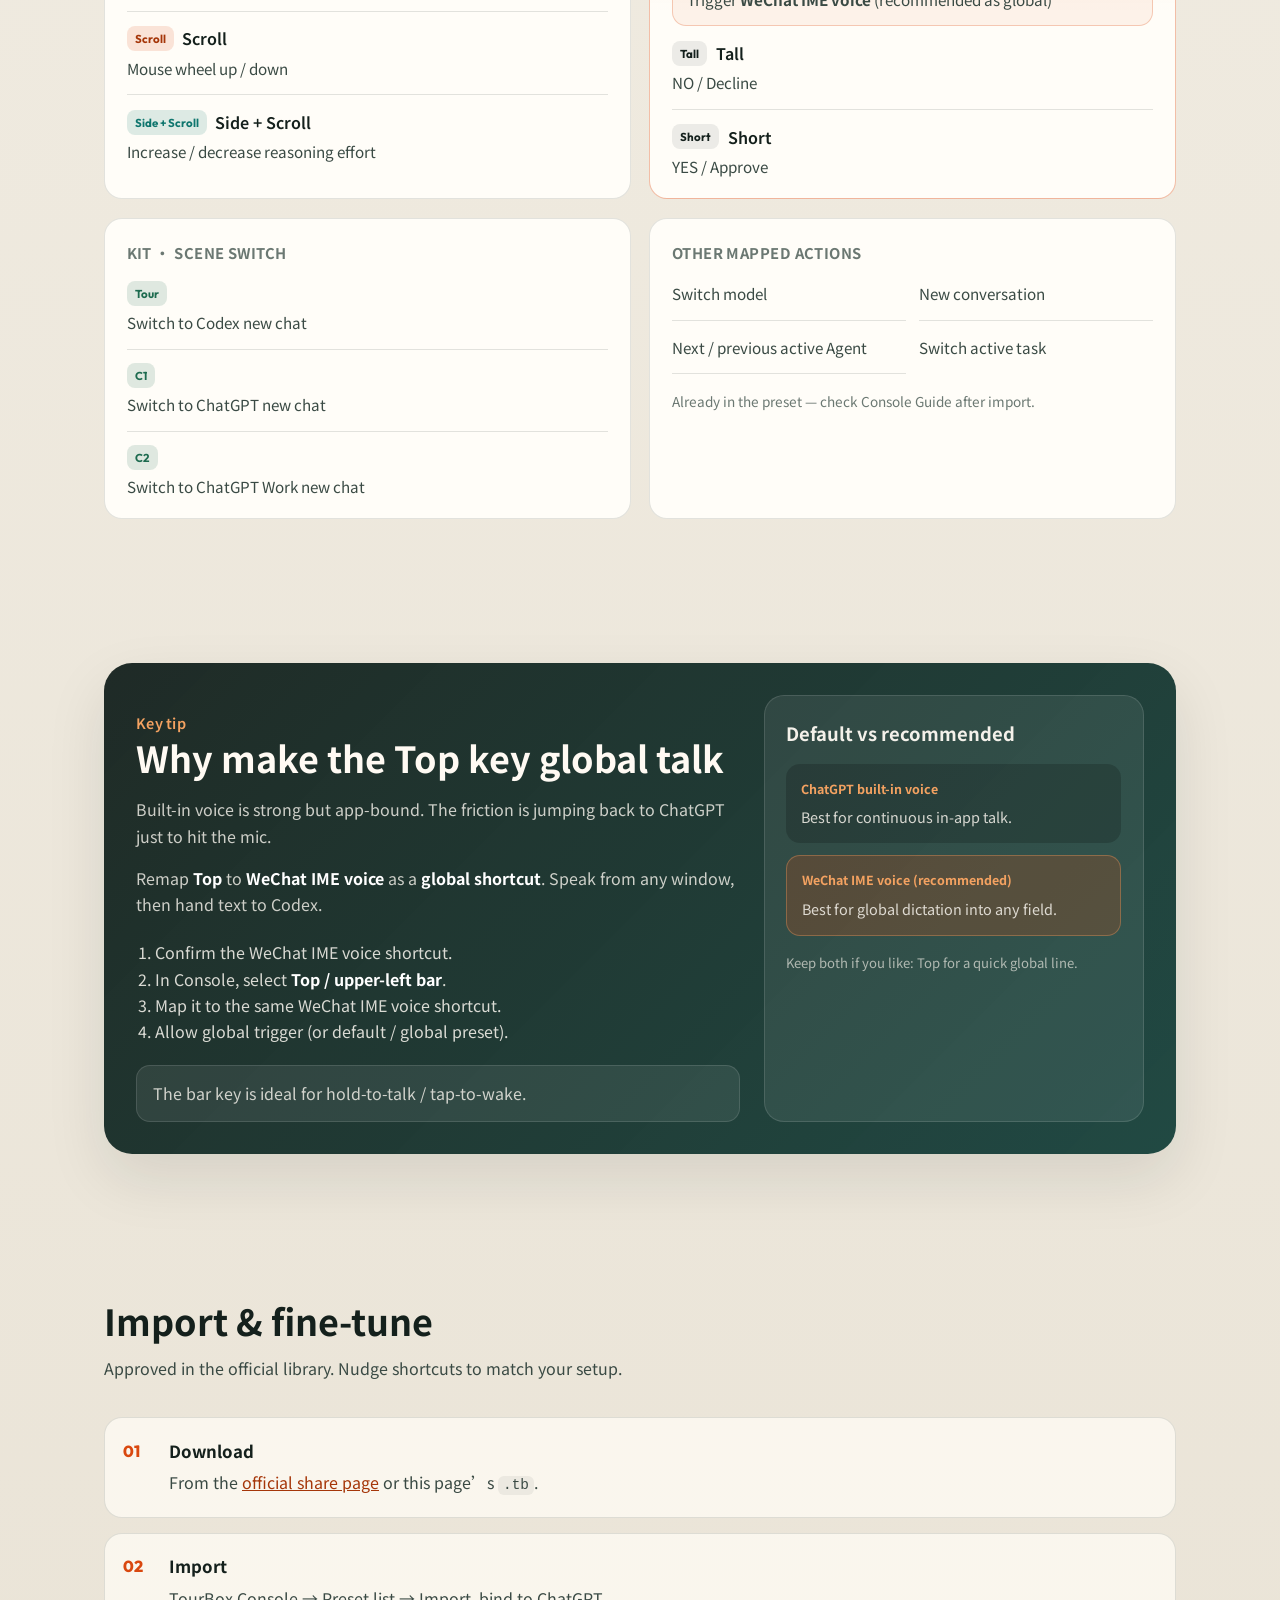
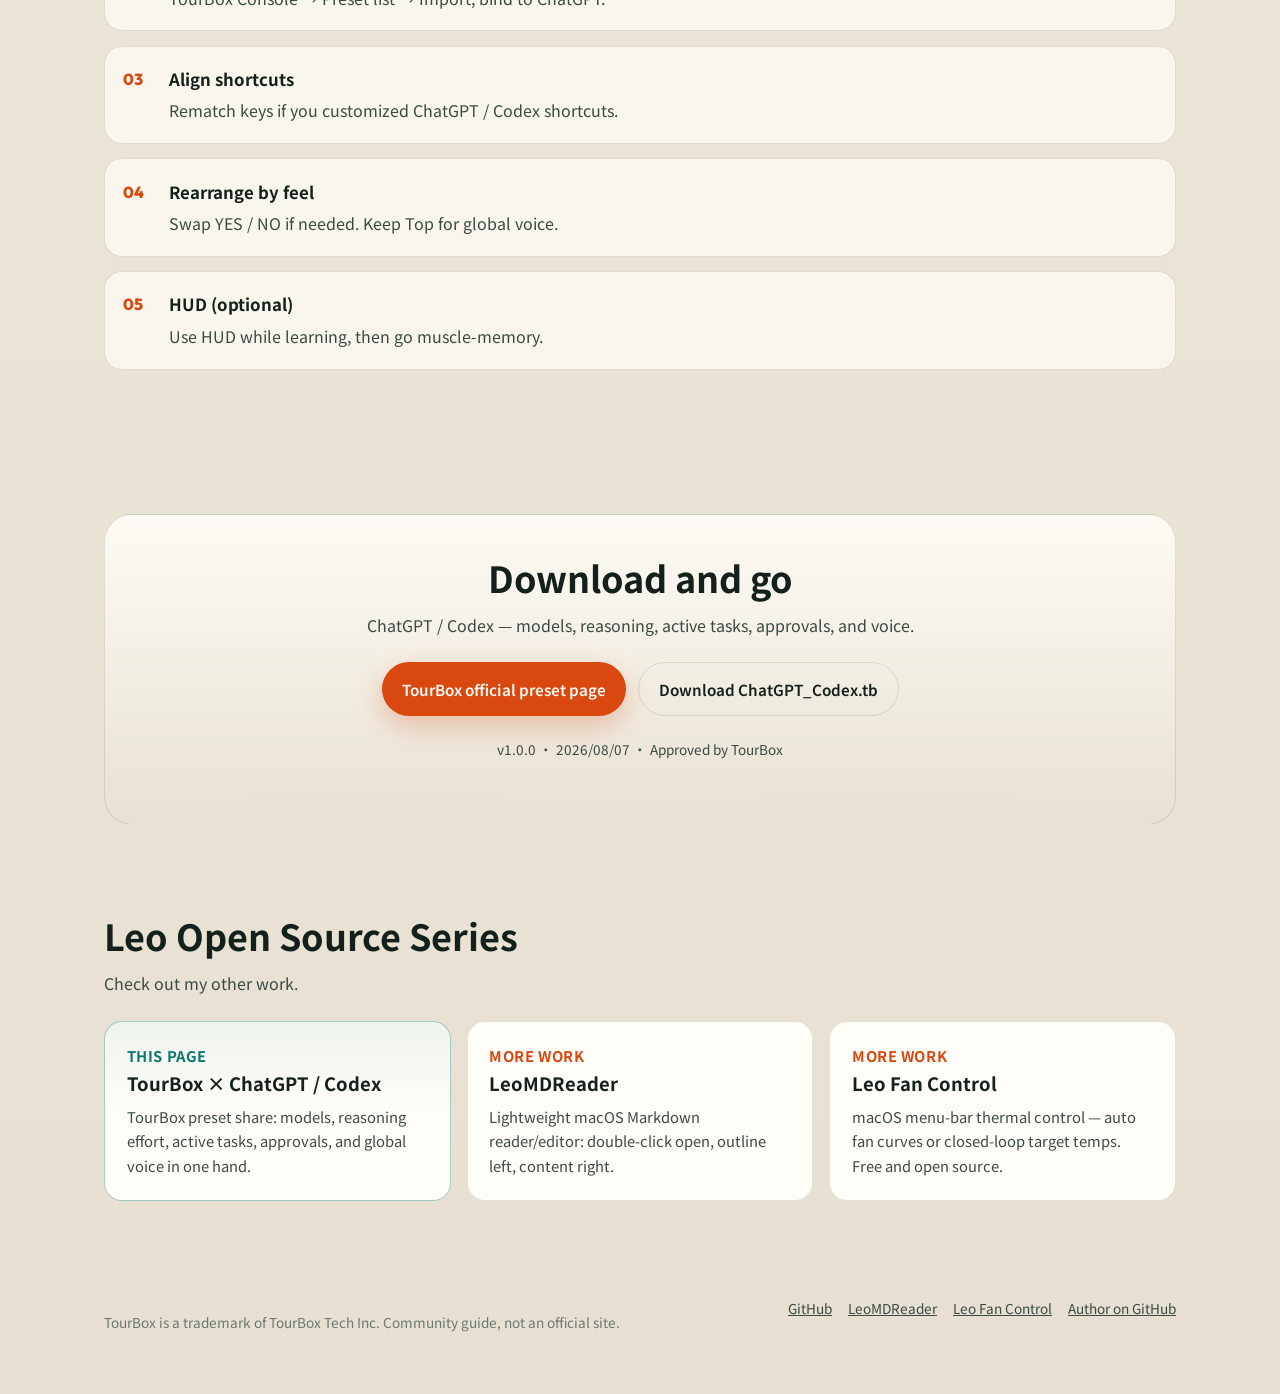
==== commit 428a8f69: "Softening the series blurb to a warmer invite. Co-authored-by: Cursor <cursoragent@cursor.com>" ====
--- a/docs/index.html
+++ b/docs/index.html
@@ -167,7 +167,7 @@
     <section class="series" id="series">
       <div class="series-head">
         <h2 data-i18n="series.title">Leo 开源系列</h2>
-        <p data-i18n="series.desc">同一作者维护的开源小工具与工作流分享。页面风格统一，方便互相找到。</p>
+        <p data-i18n="series.desc">看看我的其他作品。</p>
       </div>
       <div class="series-grid">
         <div class="series-card current">
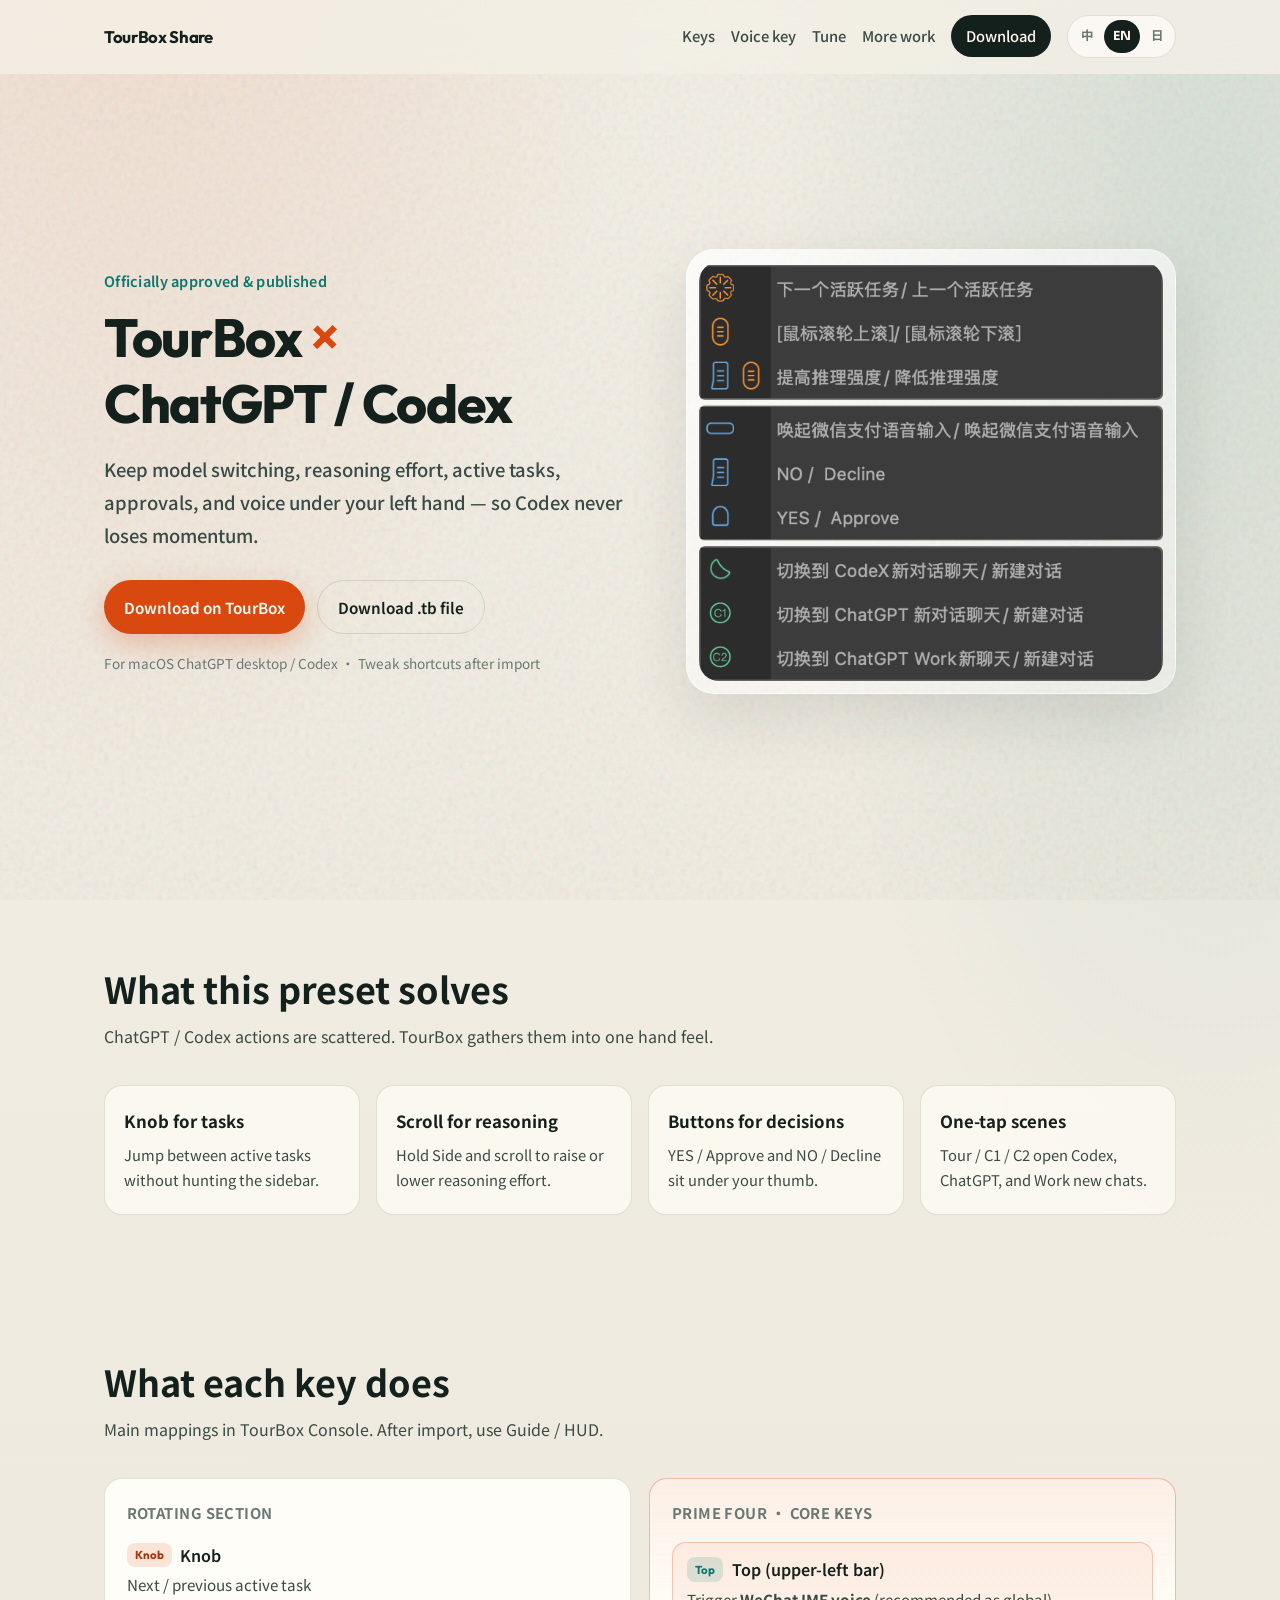
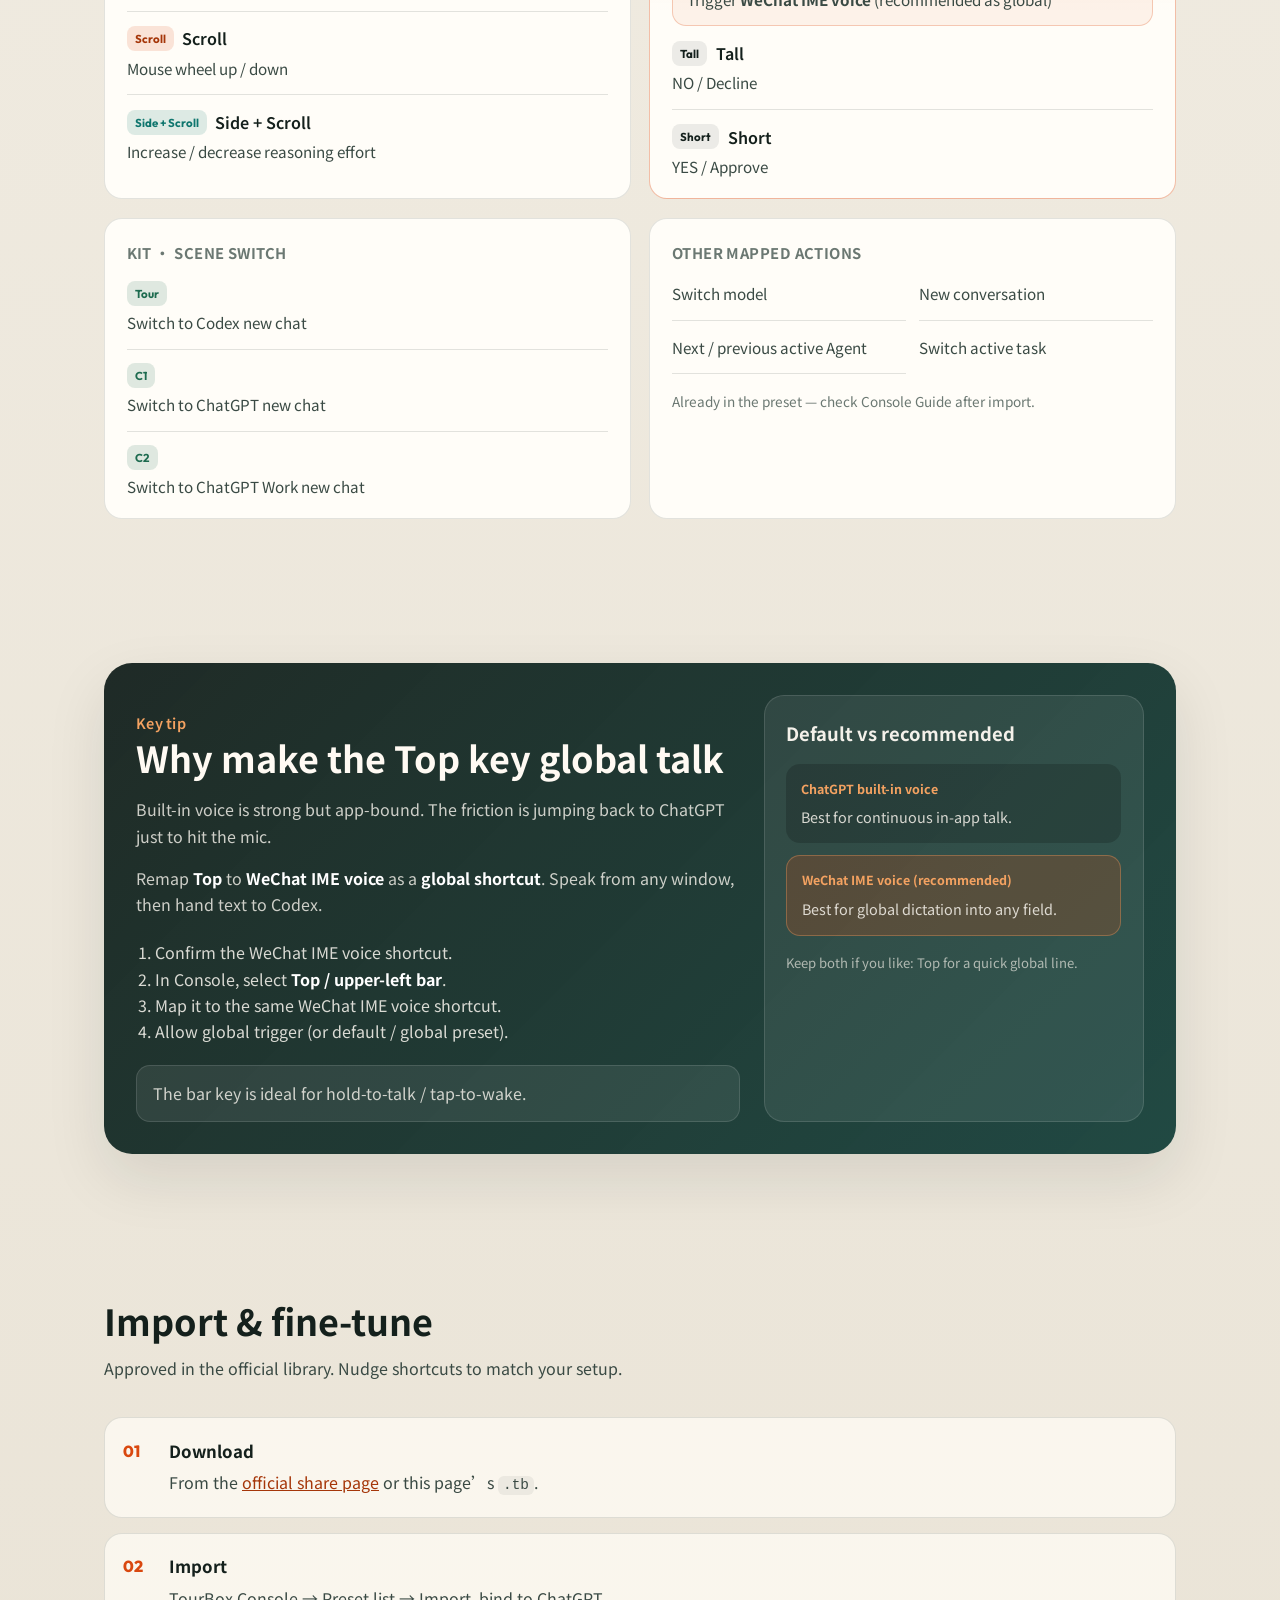
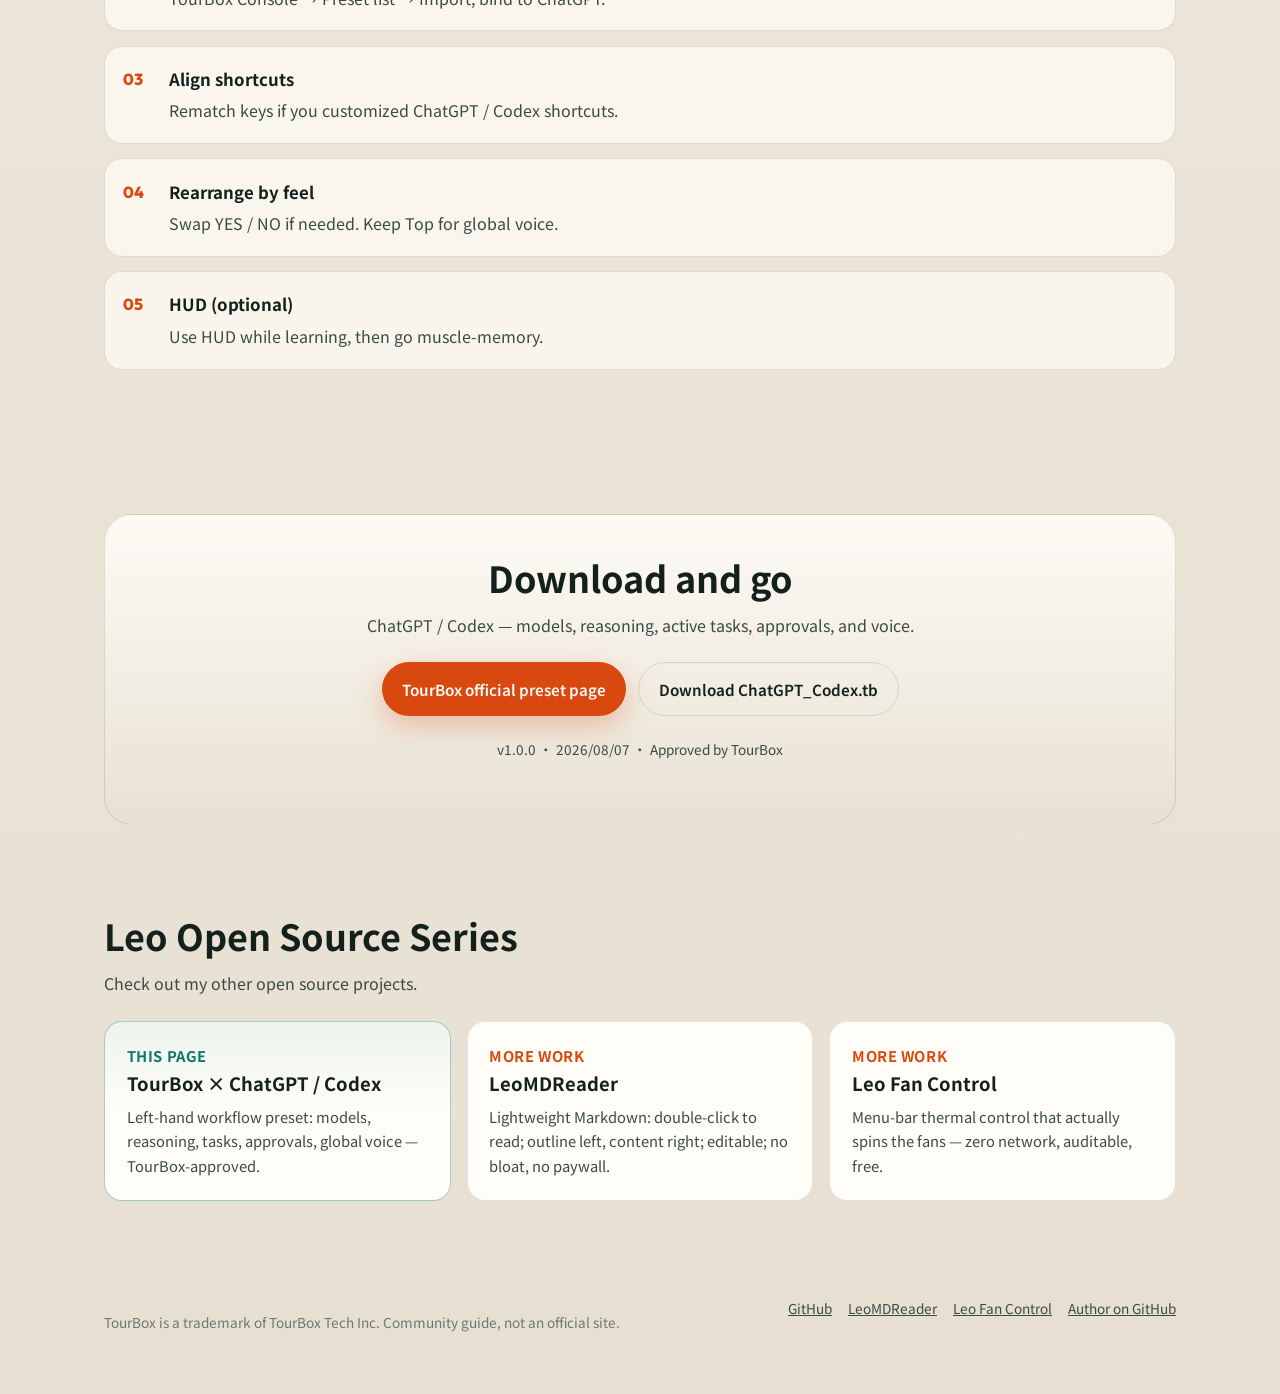
==== commit 0dd2ff58: "Use 其他开源项目 in the Chinese series invite. Co-authored-by: Cursor <cursoragent@cursor.com>" ====
--- a/docs/index.html
+++ b/docs/index.html
@@ -8,7 +8,7 @@
   <link rel="preconnect" href="https://fonts.googleapis.com" />
   <link rel="preconnect" href="https://fonts.gstatic.com" crossorigin />
   <link href="https://fonts.googleapis.com/css2?family=Noto+Sans+JP:wght@400;500;600;700&family=Noto+Sans+SC:wght@400;500;600;700&family=Outfit:wght@500;600;700;800&family=Sora:wght@400;500;600;700&display=swap" rel="stylesheet" />
-  <link rel="stylesheet" href="styles.css?v=20260807-series" />
+  <link rel="stylesheet" href="styles.css?v=20260808-series" />
 </head>
 <body>
   <div class="noise" aria-hidden="true"></div>
@@ -167,23 +167,23 @@
     <section class="series" id="series">
       <div class="series-head">
         <h2 data-i18n="series.title">Leo 开源系列</h2>
-        <p data-i18n="series.desc">看看我的其他作品。</p>
+        <p data-i18n="series.desc">看看我的其他开源项目。</p>
       </div>
       <div class="series-grid">
         <div class="series-card current">
           <p class="series-kicker" data-i18n="series.current">当前页面</p>
           <h3>TourBox × ChatGPT / Codex</h3>
-          <p data-i18n="series.tourboxDesc">TourBox 键位预设分享：模型、推理强度、活跃任务、审批与全局语音一手搞定。</p>
+          <p data-i18n="series.tourboxDesc">左手工作流预设：模型、推理、任务、审批与全局语音；已通过 TourBox 官方审核。</p>
         </div>
         <a class="series-card" href="https://nzleo.github.io/LeoMDReader/" target="_blank" rel="noopener">
           <p class="series-kicker" data-i18n="series.other">其他作品</p>
           <h3>LeoMDReader</h3>
-          <p data-i18n="series.mdDesc">轻量 macOS Markdown 阅读 / 编辑：双击打开，左侧目录，右侧正文。</p>
+          <p data-i18n="series.mdDesc">轻量 Markdown：双击打开就能看；左目录右正文，可编辑；不臃肿、不收费墙。</p>
         </a>
         <a class="series-card" href="https://nzleo.github.io/LeoMacFanControl/" target="_blank" rel="noopener">
           <p class="series-kicker" data-i18n="series.other">其他作品</p>
           <h3 data-i18n="series.fanTitle">Leo 风扇控制</h3>
-          <p data-i18n="series.fanDesc">macOS 菜单栏温控，按 CPU 温度自动调速或闭环稳温，开源免费。</p>
+          <p data-i18n="series.fanDesc">菜单栏温控：真实让风扇转起来；零网络、可审计、开源免费。</p>
         </a>
       </div>
     </section>
@@ -199,6 +199,6 @@
     </div>
   </footer>
 
-  <script src="i18n.js?v=20260807-series"></script>
+  <script src="i18n.js?v=20260808-series"></script>
 </body>
 </html>
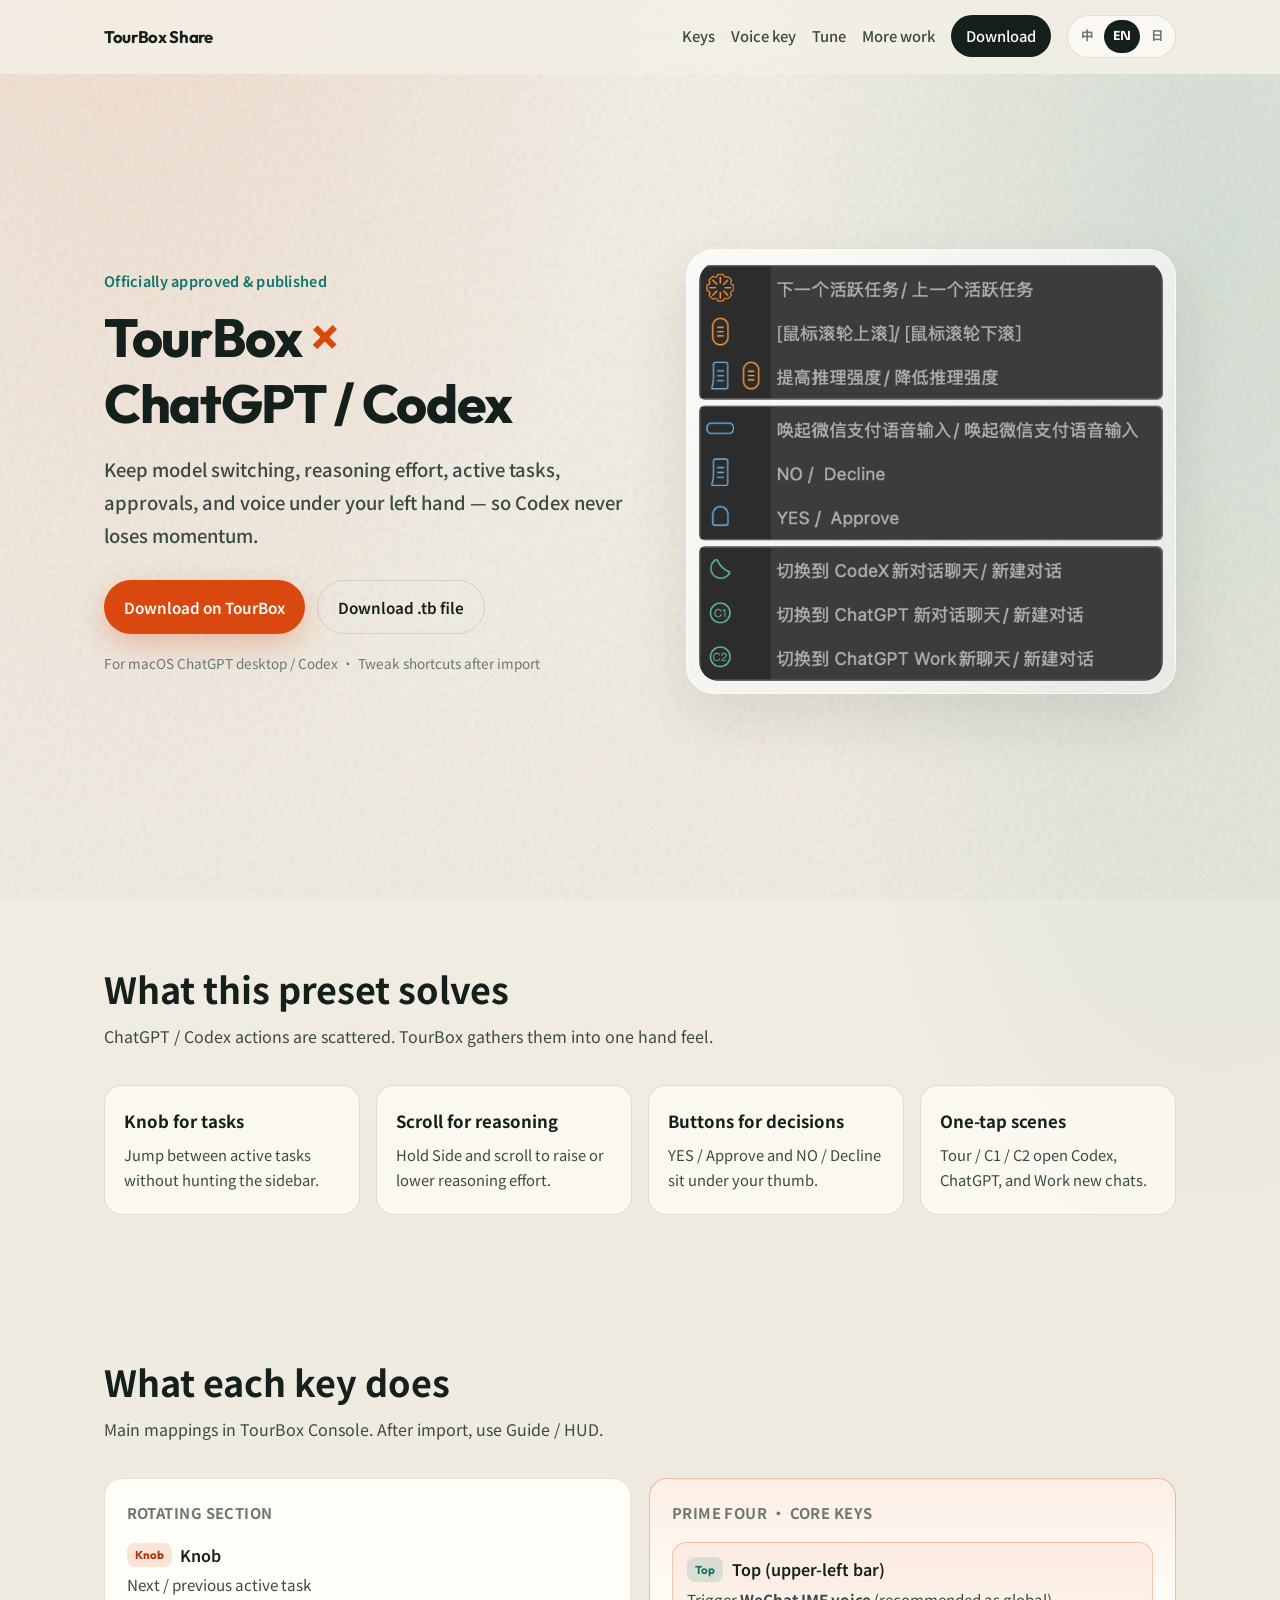
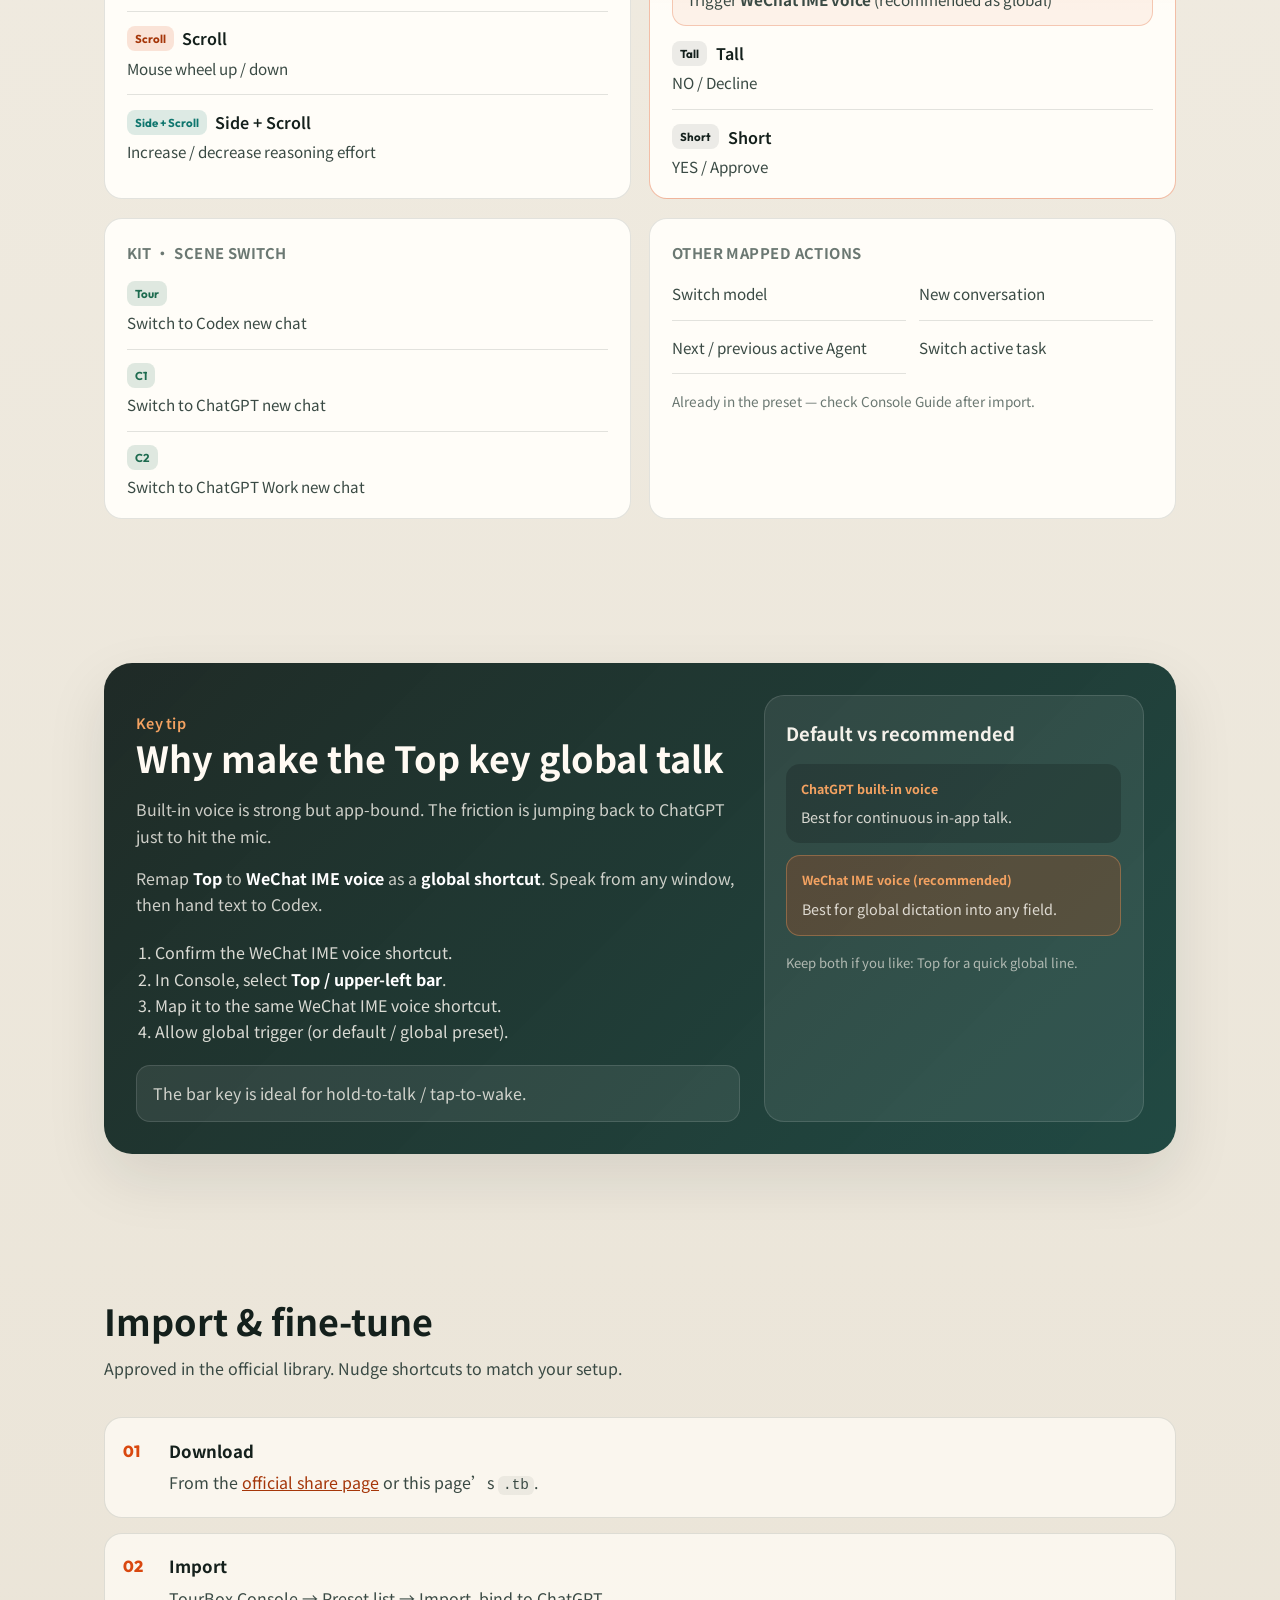
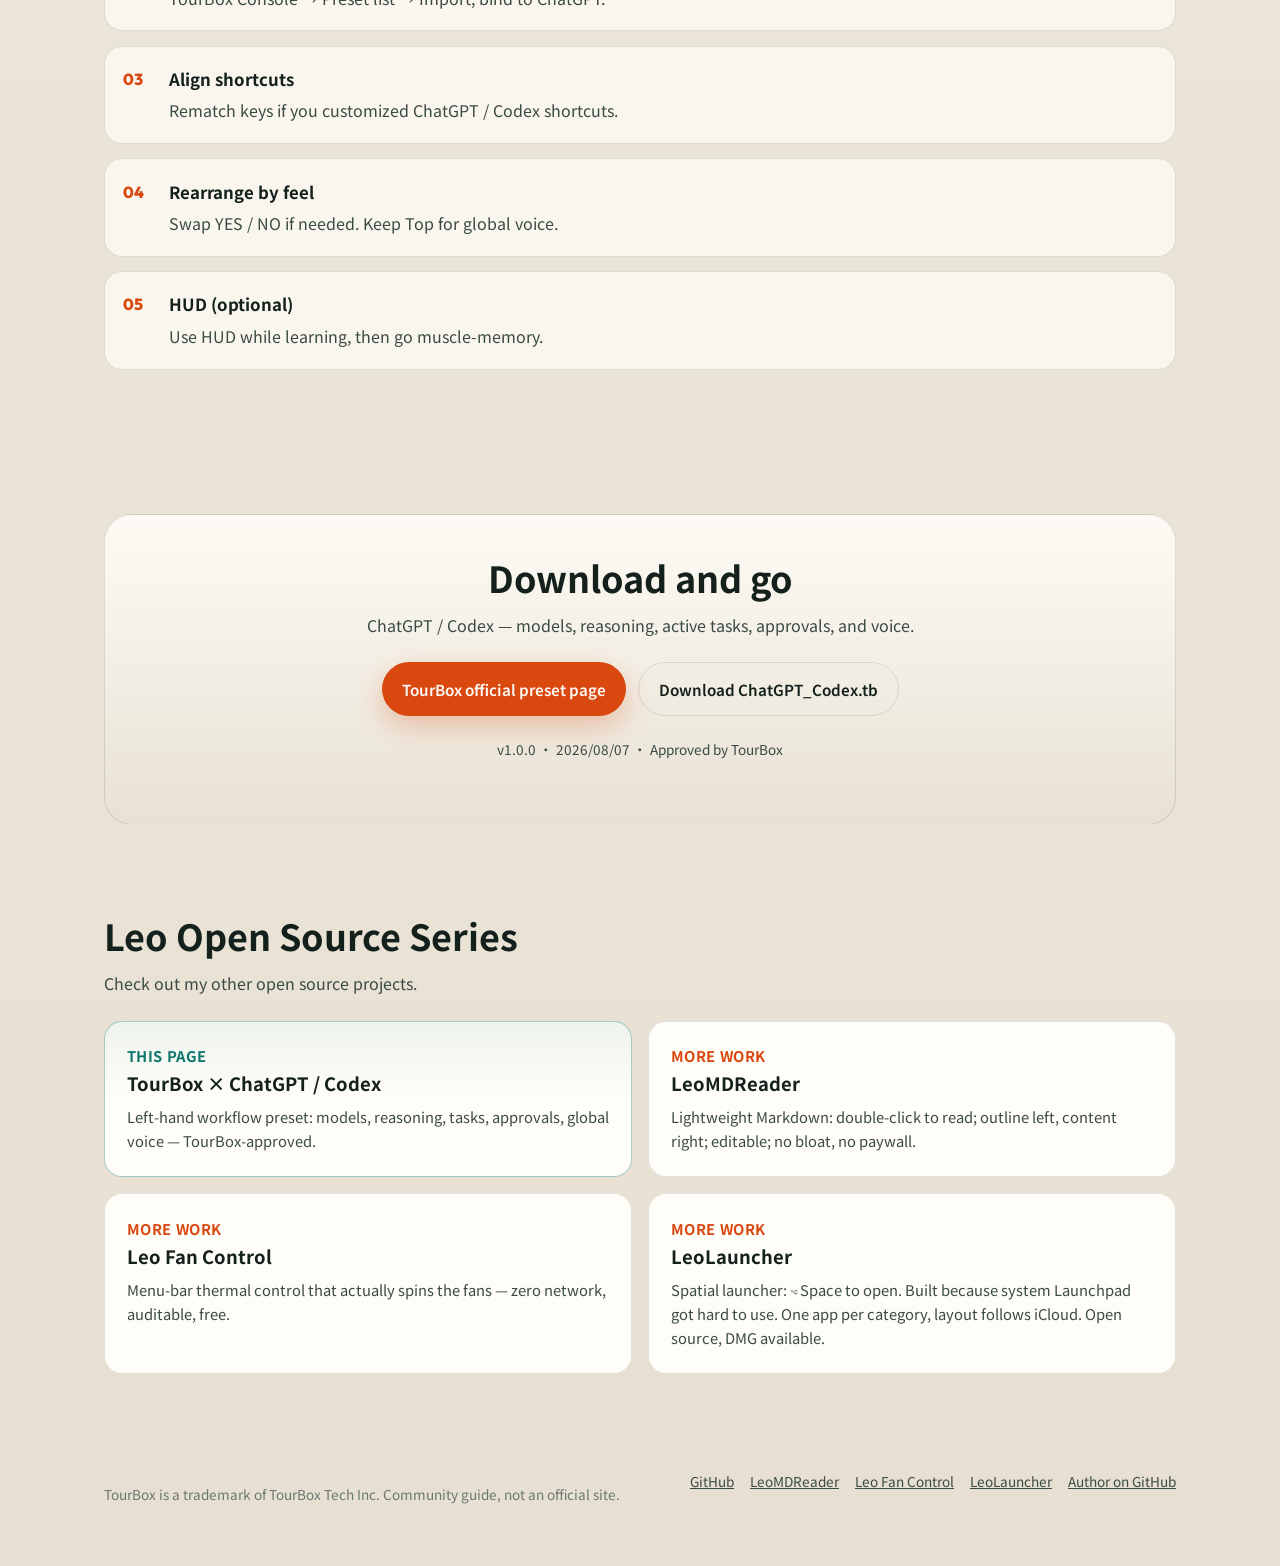
==== commit 723bea92: "Add LeoLauncher to the open-source series grid. Keep discovery complete across Leo landing pages wit" ====
--- a/docs/index.html
+++ b/docs/index.html
@@ -8,7 +8,7 @@
   <link rel="preconnect" href="https://fonts.googleapis.com" />
   <link rel="preconnect" href="https://fonts.gstatic.com" crossorigin />
   <link href="https://fonts.googleapis.com/css2?family=Noto+Sans+JP:wght@400;500;600;700&family=Noto+Sans+SC:wght@400;500;600;700&family=Outfit:wght@500;600;700;800&family=Sora:wght@400;500;600;700&display=swap" rel="stylesheet" />
-  <link rel="stylesheet" href="styles.css?v=20260808-series" />
+  <link rel="stylesheet" href="styles.css?v=20260813-launcher" />
 </head>
 <body>
   <div class="noise" aria-hidden="true"></div>
@@ -185,6 +185,11 @@
           <h3 data-i18n="series.fanTitle">Leo 风扇控制</h3>
           <p data-i18n="series.fanDesc">菜单栏温控：真实让风扇转起来；零网络、可审计、开源免费。</p>
         </a>
+        <a class="series-card" href="https://nzleo.github.io/LeoLauncher/" target="_blank" rel="noopener">
+          <p class="series-kicker" data-i18n="series.other">其他作品</p>
+          <h3>LeoLauncher</h3>
+          <p data-i18n="series.launcherDesc">空间分区启动器：⌥ Space 呼出；系统 Launchpad 不好用才做的。一个应用一个分类，布局随 iCloud。开源，可下 DMG。</p>
+        </a>
       </div>
     </section>
   </main>
@@ -195,10 +200,11 @@
       <a href="https://github.com/nzleo/LeoTourBoxShare" data-i18n="footer.repo">GitHub</a>
       <a href="https://nzleo.github.io/LeoMDReader/" data-i18n="footer.md">LeoMDReader</a>
       <a href="https://nzleo.github.io/LeoMacFanControl/" data-i18n="footer.fan">Leo 风扇控制</a>
+      <a href="https://nzleo.github.io/LeoLauncher/" data-i18n="footer.launcher">LeoLauncher</a>
       <a href="https://github.com/nzleo" data-i18n="footer.author">作者 GitHub</a>
     </div>
   </footer>
 
-  <script src="i18n.js?v=20260808-series"></script>
+  <script src="i18n.js?v=20260813-launcher"></script>
 </body>
 </html>
--- a/docs/styles.css
+++ b/docs/styles.css
@@ -486,7 +486,7 @@
 }
 .series-grid {
   display: grid;
-  grid-template-columns: repeat(3, 1fr);
+  grid-template-columns: repeat(2, 1fr);
   gap: 1rem;
 }
 .series-card {
